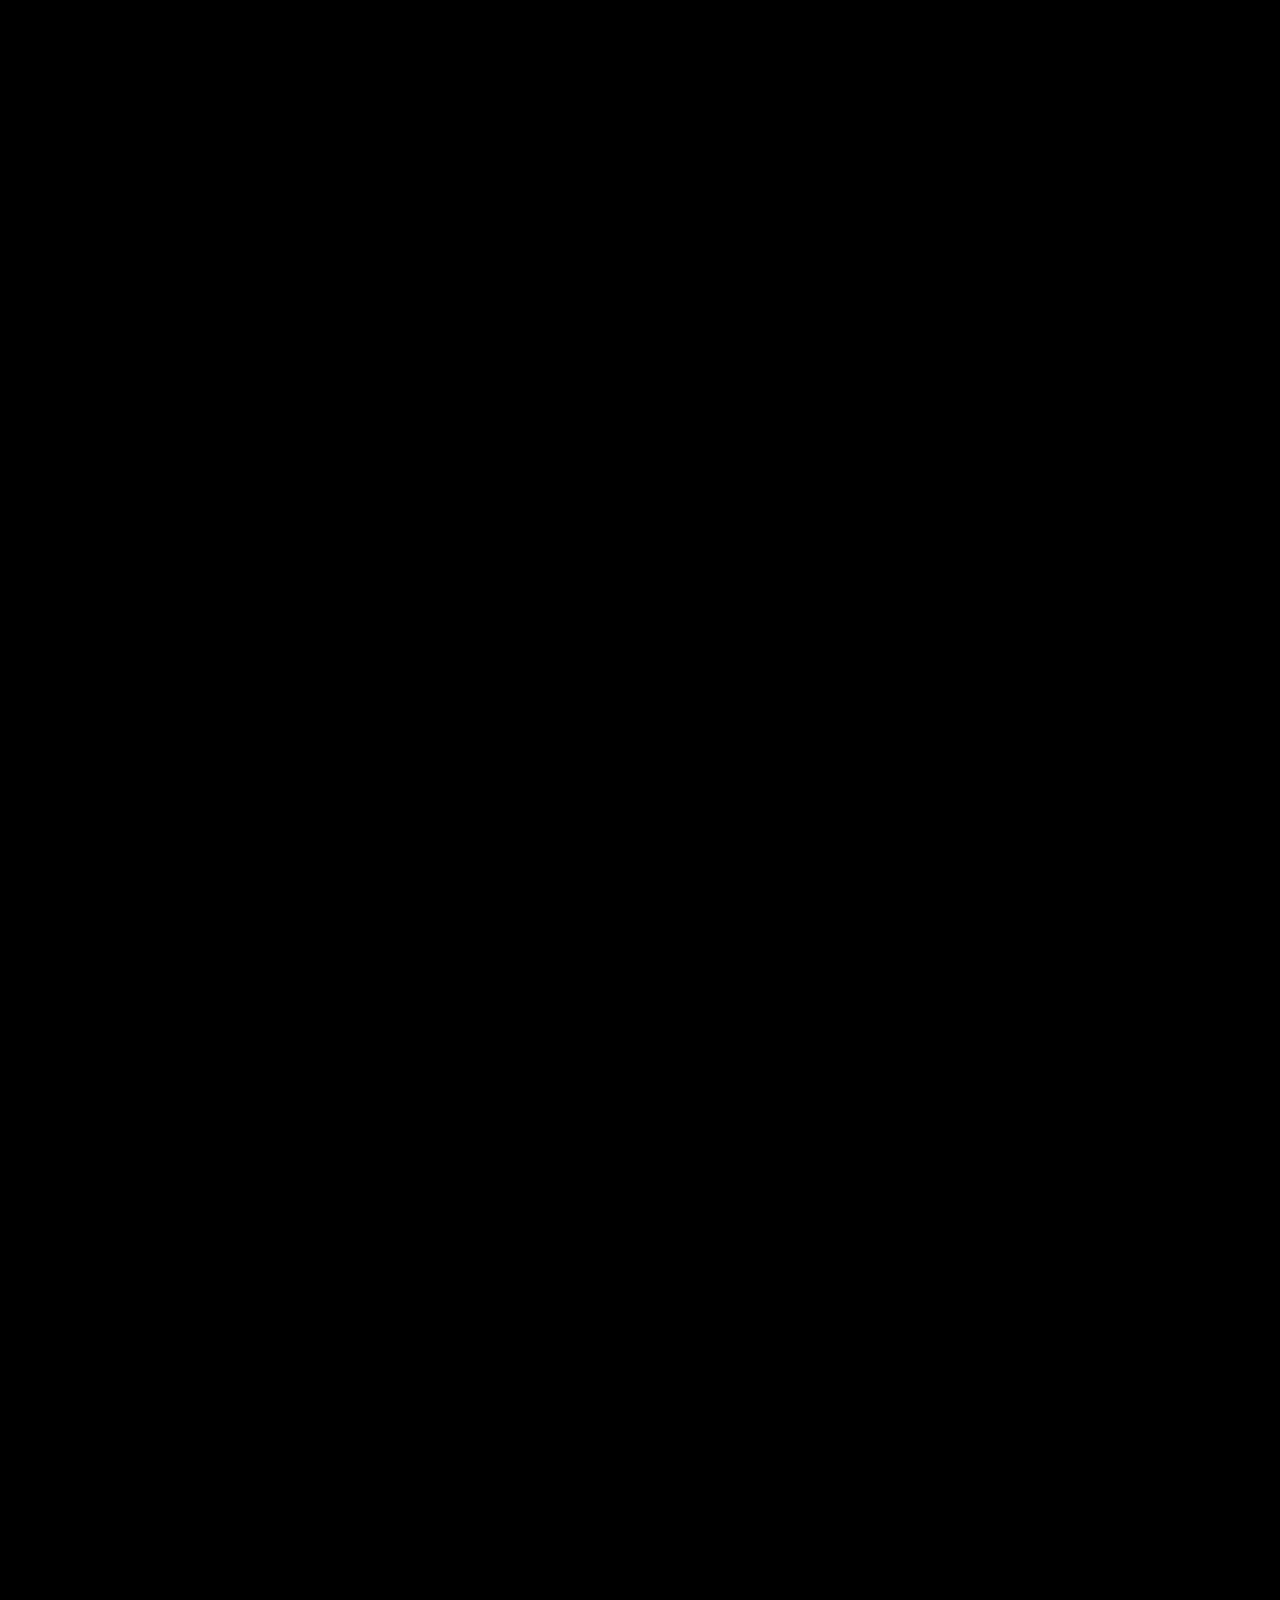
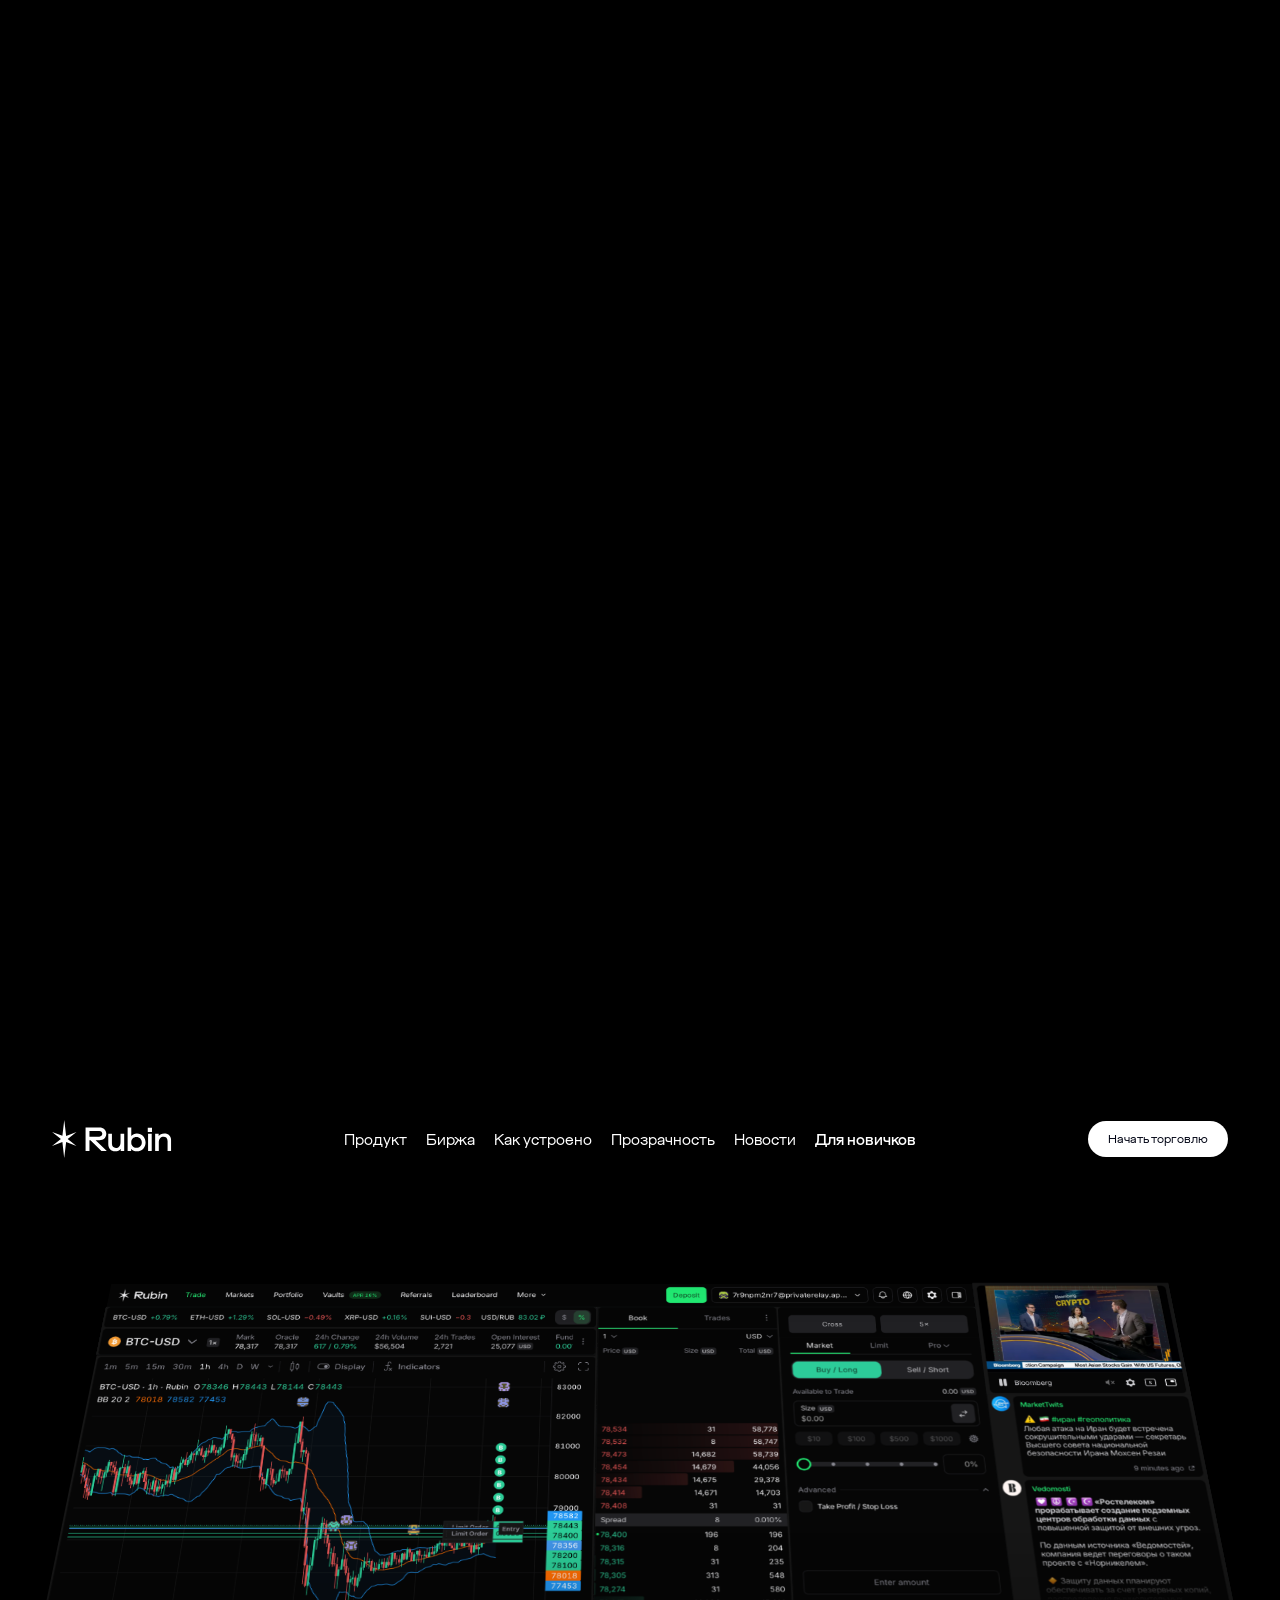
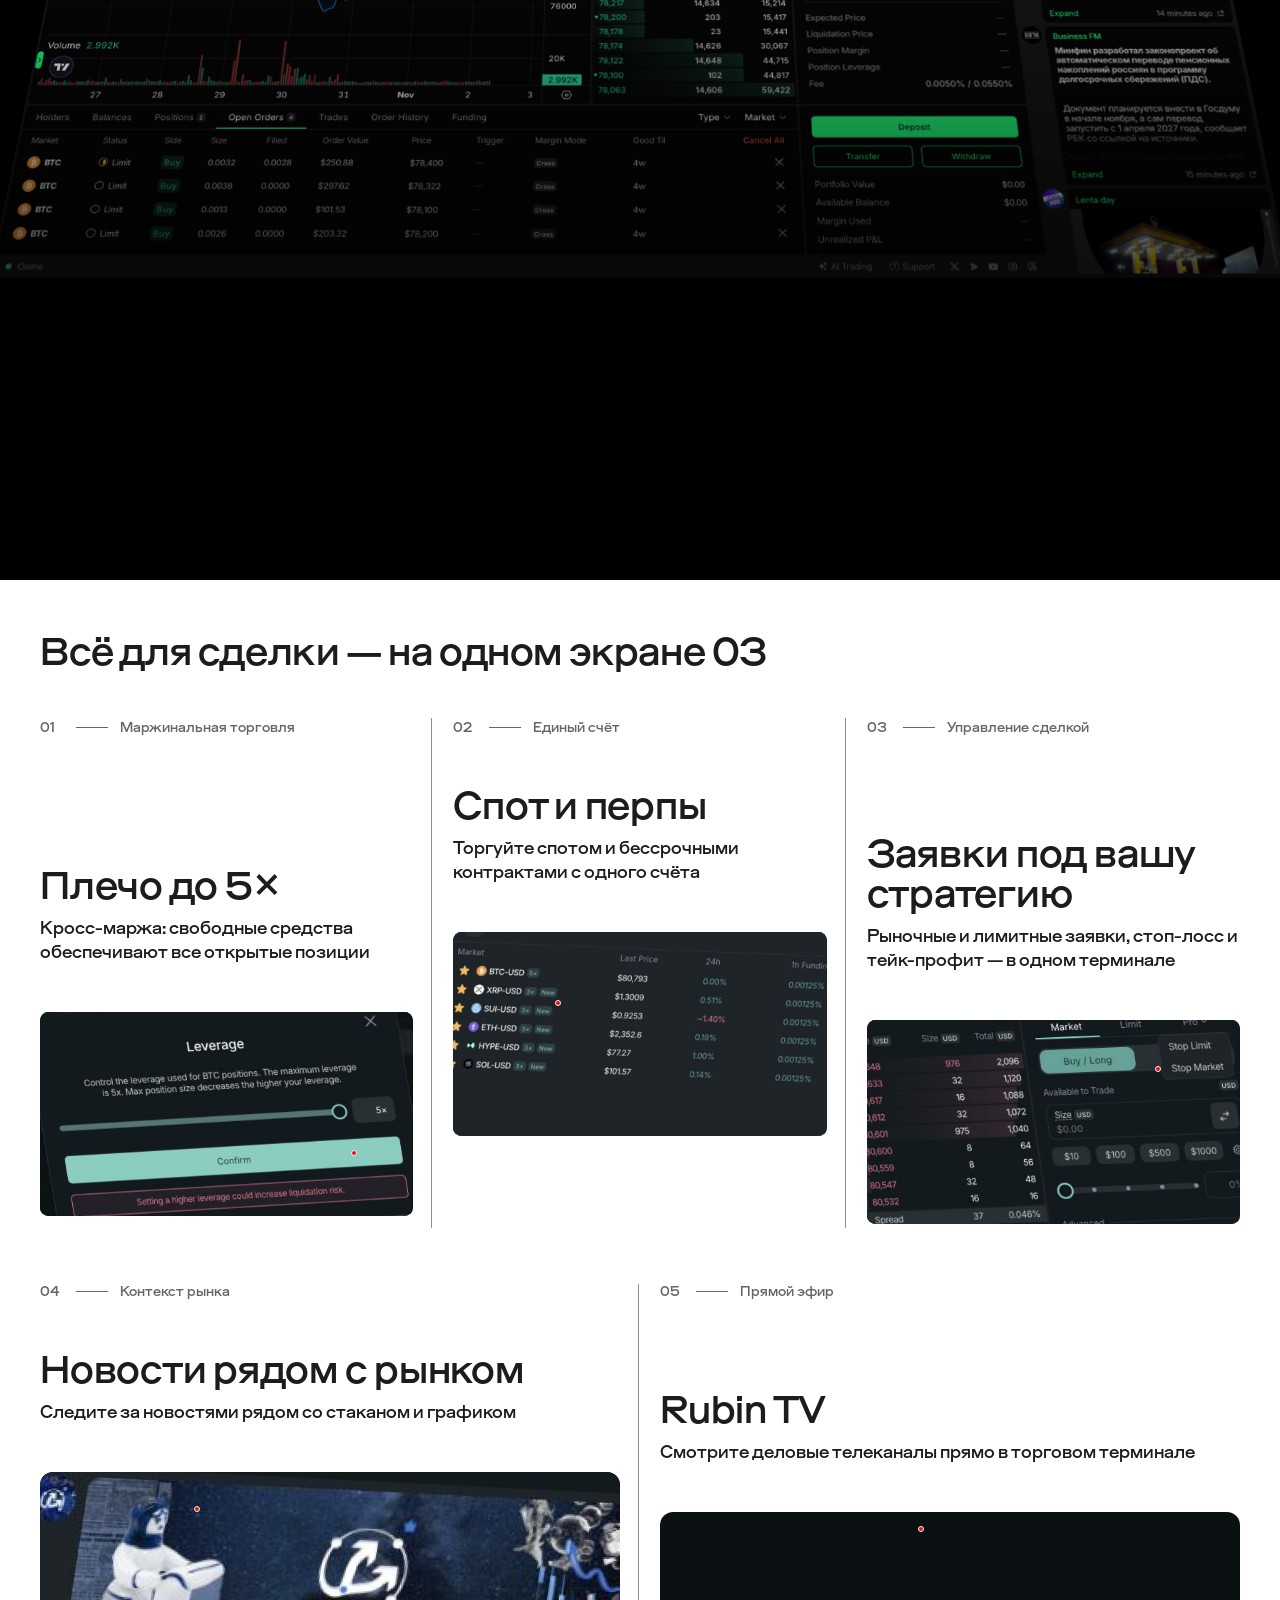
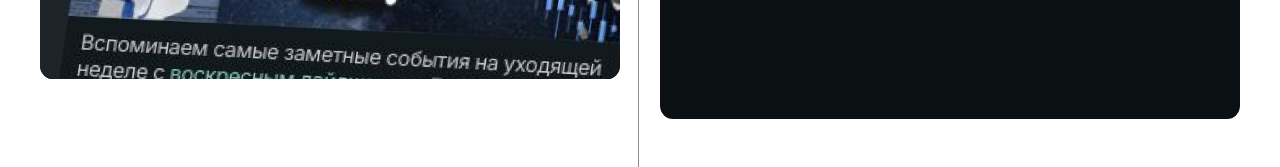
==== hero-prototype/index.html @ 4a19bf50 "Use relative asset paths so the prototype loads on Pages. Sequence frames and the idle loop now reso" ====
<!DOCTYPE html>
<html lang="ru">
  <head>
    <meta charset="UTF-8" />
    <meta name="viewport" content="width=device-width, initial-scale=1.0" />
    <title>RUBIN — Hero scroll prototype</title>
    <link rel="stylesheet" href="./hero.css" />
  </head>
  <body class="is-revealed">
    <section class="hero-scroll" aria-label="Hero">
      <div class="hero-pin">
        <canvas class="hero-canvas" aria-hidden="true"></canvas>
        <div class="stage__scrim" aria-hidden="true"></div>

        <header class="nav">
          <a class="nav__logo" href="#" aria-label="Rubin">
            <img src="../assets/landing/logo.svg" alt="Rubin" width="120" height="38" />
          </a>
          <nav class="nav__mid" aria-label="Основное">
            <a href="#product">Продукт</a>
            <a href="#exchange">Биржа</a>
            <a href="#how">Как устроено</a>
            <a href="#transparency">Прозрачность</a>
            <a href="#news">Новости</a>
            <a href="#beginners" class="is-medium">Для новичков</a>
          </nav>
          <a class="nav__cta" href="#trade">Начать торговлю</a>
        </header>

        <div class="copy">
          <h1>Perp DEX-биржа на собственном L1</h1>
          <p>
            Топовые пары, плечо до 5x и пополнение в USDC — без лишних шагов и
            старой логики CEX
          </p>
        </div>

        <p class="hero-status" hidden></p>
      </div>
    </section>

    <section class="showcase" aria-labelledby="showcase-title">
      <div class="showcase__inner">
        <h2 class="showcase__title" id="showcase-title">Всё для сделки — на одном экране 03</h2>

        <div class="showcase__stories">
          <div class="showcase__row showcase__row--trade">
            <span class="showcase__divider showcase__divider--1" aria-hidden="true"></span>
            <span class="showcase__divider showcase__divider--2" aria-hidden="true"></span>

            <article class="feature feature--leverage">
              <div class="feature__meta">
                <span class="feature__num">01</span>
                <span class="feature__rule" aria-hidden="true"></span>
                <span class="feature__category">Маржинальная торговля</span>
              </div>
              <div class="feature__pause" aria-hidden="true"></div>
              <div class="feature__copy">
                <h3 class="feature__headline">Плечо до 5×</h3>
                <p class="feature__text">Кросс-маржа: свободные средства обеспечивают все открытые позиции</p>
              </div>
              <div class="feature__fragment">
                <div class="feature__media">
                  <img src="../assets/landing/section-terminal/frag-01-leverage@2x.png" alt="Окно настройки плеча в терминале Rubin" width="523" height="286" loading="lazy" decoding="async" />
                  <span class="feature__dot" aria-hidden="true"></span>
                </div>
              </div>
            </article>

            <article class="feature feature--spot">
              <div class="feature__meta">
                <span class="feature__num">02</span>
                <span class="feature__rule" aria-hidden="true"></span>
                <span class="feature__category">Единый счёт</span>
              </div>
              <div class="feature__pause" aria-hidden="true"></div>
              <div class="feature__copy">
                <h3 class="feature__headline">Спот и перпы</h3>
                <p class="feature__text">Торгуйте спотом и бессрочными контрактами с одного счёта</p>
              </div>
              <div class="feature__fragment">
                <div class="feature__media">
                  <img src="../assets/landing/section-terminal/frag-02-spot-perps@2x.png" alt="Список рынков спота и перпов в терминале Rubin" width="523" height="286" loading="lazy" decoding="async" />
                  <span class="feature__dot" aria-hidden="true"></span>
                </div>
              </div>
            </article>

            <article class="feature feature--orders">
              <div class="feature__meta">
                <span class="feature__num">03</span>
                <span class="feature__rule" aria-hidden="true"></span>
                <span class="feature__category">Управление сделкой</span>
              </div>
              <div class="feature__pause" aria-hidden="true"></div>
              <div class="feature__copy">
                <h3 class="feature__headline">Заявки под вашу стратегию</h3>
                <p class="feature__text">Рыночные и лимитные заявки, стоп-лосс и тейк-профит — в одном терминале</p>
              </div>
              <div class="feature__fragment">
                <div class="feature__media">
                  <img src="../assets/landing/section-terminal/frag-03-orders@2x.png" alt="Стакан и панель заявок в терминале Rubin" width="523" height="286" loading="lazy" decoding="async" />
                  <span class="feature__dot" aria-hidden="true"></span>
                </div>
              </div>
            </article>
          </div>

          <div class="showcase__row showcase__row--info">
            <span class="showcase__divider showcase__divider--3" aria-hidden="true"></span>

            <article class="feature feature--news">
              <div class="feature__meta">
                <span class="feature__num">04</span>
                <span class="feature__rule" aria-hidden="true"></span>
                <span class="feature__category">Контекст рынка</span>
              </div>
              <div class="feature__pause" aria-hidden="true"></div>
              <div class="feature__copy">
                <h3 class="feature__headline">Новости рядом с рынком</h3>
                <p class="feature__text">Следите за новостями рядом со стаканом и графиком</p>
              </div>
              <div class="feature__fragment">
                <div class="feature__media">
                  <img src="../assets/landing/section-terminal/frag-04-news@2x.png" alt="Лента новостей в терминале Rubin" width="804" height="286" loading="lazy" decoding="async" />
                  <span class="feature__dot" aria-hidden="true"></span>
                </div>
              </div>
            </article>

            <article class="feature feature--tv">
              <div class="feature__meta">
                <span class="feature__num">05</span>
                <span class="feature__rule" aria-hidden="true"></span>
                <span class="feature__category">Прямой эфир</span>
              </div>
              <div class="feature__pause" aria-hidden="true"></div>
              <div class="feature__copy">
                <h3 class="feature__headline">Rubin TV</h3>
                <p class="feature__text">Смотрите деловые телеканалы прямо в торговом терминале</p>
              </div>
              <div class="feature__fragment">
                <div class="feature__media">
                  <img src="../assets/landing/section-terminal/frag-05-tv@2x.png" alt="Деловой телеканал в терминале Rubin" width="804" height="286" loading="lazy" decoding="async" />
                  <span class="feature__dot" aria-hidden="true"></span>
                </div>
              </div>
            </article>
          </div>
        </div>
      </div>
    </section>

    <script src="./vendor/gsap.min.js"></script>
    <script src="./hero.config.js?v=explode-pages"></script>
    <script src="./hero-explode.js?v=explode-pages"></script>
    <script src="./hero.js?v=explode-pages"></script>
  </body>
</html>
---- hero-prototype/hero.css ----
@font-face {
  font-family: "RR Opague TRIAL";
  src: url("../assets/landing/rropaguetrial-regular.otf") format("opentype");
  font-weight: 400;
  font-style: normal;
  font-display: swap;
}

@font-face {
  font-family: "RR Opague TRIAL";
  src: url("../assets/landing/rropaguetrial-medium.otf") format("opentype");
  font-weight: 500;
  font-style: normal;
  font-display: swap;
}

*,
*::before,
*::after {
  box-sizing: border-box;
}

/* Шире артборда 1728 страница масштабируется целиком (потолок — 2560).
   tan(atan2(a, b)) = a / b без единиц. --fold — высота окна в CSS-px под zoom. */
:root {
  --fold: 100vh;
}

@media (min-width: 1729px) {
  :root {
    zoom: tan(atan2(min(100vw, 2560px), 1728px));
    --fold: calc(100vh / tan(atan2(min(100vw, 2560px), 1728px)));
  }
}

body {
  margin: 0;
  background: #000;
  color: #fff;
  font-family: "RR Opague TRIAL", system-ui, sans-serif;
}

a {
  color: inherit;
  text-decoration: none;
}

.hero-scroll {
  position: relative;
  height: calc(4.2 * var(--fold));
}

.hero-pin {
  position: sticky;
  top: 0;
  height: var(--fold);
  width: 100%;
  overflow: hidden;
  background: #000;
}

.hero-canvas {
  position: absolute;
  inset: 0;
  width: 100%;
  height: 100%;
  display: block;
  z-index: 1;
  opacity: var(--hero-end-fade, 1);
}

.stage__scrim {
  position: absolute;
  inset: 0;
  z-index: 2;
  pointer-events: none;
  opacity: var(--hero-end-fade, 1);
  background: linear-gradient(
    180deg,
    rgba(0, 0, 0, 0.25) 0%,
    rgba(0, 0, 0, 0) 28%,
    rgba(0, 0, 0, 0) 48%,
    rgba(0, 0, 0, 0.55) 78%,
    rgba(0, 0, 0, 0.78) 100%
  );
}

/* Распад терминала (hero-explode.js): над canvas, под scrim — стык с кадром 116 без скачка */
.hero-explode {
  position: absolute;
  inset: 0;
  z-index: 1;
  overflow: hidden;
  pointer-events: none;
  visibility: hidden;
}

.hero-explode.is-active {
  visibility: visible;
}

.hero-explode__stage {
  position: absolute;
  left: 0;
  top: 0;
  transform-origin: 0 0;
  perspective: 1500px;
  perspective-origin: 50% 50%;
}

.hero-explode__base,
.hero-explode__group {
  position: absolute;
}

.hero-explode__base {
  inset: 0;
  background: 0 0 / 100% 100% no-repeat;
}

.hero-explode__group {
  transform-style: preserve-3d;
}

.hero-explode__slab {
  position: absolute;
  transform-style: preserve-3d;
  will-change: transform;
}

.hero-explode__part {
  position: absolute;
  transform-style: preserve-3d;
}

.hero-explode__face,
.hero-explode__layer {
  position: absolute;
  inset: 0;
  border-radius: var(--slab-radius, 0);
}

.hero-explode__face {
  background-repeat: no-repeat;
  transform: translateZ(0.5px);
}

/* Торец: тёмный, почти в цвет панели; первый слой за лицом светлее — кромка */
.hero-explode__layer {
  background: #0c0d0e;
  transform: translateZ(calc(var(--slab-depth, 0px) * var(--k) * -1));
}

.hero-explode__layer--rim {
  background: #2e3033;
}

/* Белая вспышка перехода в section 2 — поверх всего, вне pin */
.page-flash {
  position: fixed;
  inset: 0;
  z-index: 100;
  background: #fff;
  opacity: 0;
  pointer-events: none;
}

.hero-status {
  position: absolute;
  left: 50%;
  bottom: 24px;
  z-index: 4;
  margin: 0;
  transform: translateX(-50%);
  font-size: 13px;
  color: rgba(255, 255, 255, 0.5);
  pointer-events: none;
}

/* Меню — к верху экрана */
.nav {
  position: absolute;
  top: 20px;
  left: 50%;
  transform: translateX(-50%);
  z-index: 5;
  width: min(1176px, calc(100% - 48px));
  height: 38px;
  display: flex;
  align-items: center;
  justify-content: space-between;
  pointer-events: none;
  opacity: var(--hero-end-fade, 1);
}

.nav a {
  pointer-events: auto;
}

.nav__logo {
  display: block;
  width: 120.231px;
  height: 38px;
  flex-shrink: 0;
}

.nav__logo img {
  display: block;
  width: 100%;
  height: 100%;
}

.nav__mid {
  display: flex;
  align-items: center;
  gap: 18.962px;
  font-size: 15px;
  line-height: 1.4;
  font-weight: 400;
  white-space: nowrap;
}

.nav__mid .is-medium {
  font-weight: 500;
}

.nav__cta {
  display: inline-flex;
  align-items: center;
  justify-content: center;
  height: 36px;
  padding: 0 20px;
  border-radius: 36px;
  background: #fff;
  color: #000414;
  font-size: 11.85px;
  line-height: 1.4;
  font-weight: 400;
  white-space: nowrap;
  flex-shrink: 0;
}

/* Текст — к низу экрана */
.copy {
  position: absolute;
  left: 0;
  right: 0;
  bottom: 48px;
  z-index: 5;
  text-align: center;
  pointer-events: none;
  padding: 0 24px;
  opacity: calc(var(--hero-copy-fade, 1) * var(--hero-end-fade, 1));
  transition: opacity 0.05s linear;
}

.copy h1 {
  width: min(964px, 100%);
  margin: 0 auto;
  font-size: clamp(32px, 3.2vw, 55px);
  font-weight: 500;
  line-height: 1.4;
  color: #fff;
}

.copy p {
  width: min(574px, 100%);
  margin: 8px auto 0;
  font-size: clamp(15px, 1.05vw, 18px);
  font-weight: 400;
  line-height: 1.4;
  color: #fff;
}

/* Секция 2 — терминал по фрагментам (артборд 1728) */
.showcase {
  position: relative;
  background: #fff;
  color: #1c1c1c;
  padding: 48px 40px;
  -webkit-font-smoothing: antialiased;
  -moz-osx-font-smoothing: grayscale;
}

.showcase__inner {
  max-width: 1648px;
  margin: 0 auto;
}

.showcase__title {
  max-width: 1000px;
  margin: 0;
  font-size: 40px;
  font-weight: 500;
  line-height: 48px;
  letter-spacing: -0.4px;
}

.showcase__stories {
  display: flex;
  flex-direction: column;
  gap: 56px;
  margin-top: 40px;
}

.showcase__row {
  position: relative;
  display: flex;
  align-items: flex-start;
  gap: 40px;
}

.showcase__divider {
  position: absolute;
  width: 1px;
  background: rgba(28, 28, 28, 0.5);
  pointer-events: none;
}

.showcase__divider--1 {
  top: 2px;
  bottom: -4px;
  left: calc((100% - 80px) / 3 + 17.333px);
}

.showcase__divider--2 {
  top: 2px;
  bottom: -4px;
  left: calc((100% - 80px) / 3 * 2 + 58.667px);
}

.showcase__divider--3 {
  top: 4px;
  bottom: -48px;
  left: calc((100% - 40px) / 2 + 18px);
}

.feature {
  flex: 1 1 0;
  min-width: 0;
  display: flex;
  flex-direction: column;
  gap: 20px;
}

.feature__meta {
  display: flex;
  align-items: center;
  gap: 12px;
  height: 22px;
  font-size: 14px;
  font-weight: 500;
  line-height: 22px;
  color: #666;
  white-space: nowrap;
}

.feature__num {
  flex: 0 0 24px;
}

.feature__rule {
  flex: 0 0 32px;
  height: 1px;
  background: #666;
}

.feature__pause {
  height: var(--feature-pause);
}

.feature--leverage { --feature-pause: 88px; }
.feature--spot { --feature-pause: 8px; }
.feature--orders { --feature-pause: 56px; }
.feature--news { --feature-pause: 8px; }
.feature--tv { --feature-pause: 48px; }

.feature__copy {
  display: flex;
  flex-direction: column;
  gap: 10px;
}

.feature--news .feature__copy {
  max-width: 484px;
}

.feature__headline {
  min-height: 40px;
  margin: 0;
  font-size: 40px;
  font-weight: 500;
  line-height: 39.6px;
  letter-spacing: -0.24px;
}

.feature--orders .feature__headline {
  min-height: 80px;
}

.feature__text {
  margin: 0;
  font-size: 18px;
  font-weight: 500;
  line-height: 24px;
}

.feature__fragment {
  padding-top: 28px;
}

.feature__media {
  position: relative;
  aspect-ratio: 522.667 / 286;
  overflow: hidden;
  border-radius: 8.509px;
  background: #0b1112;
}

.showcase__row--info .feature__media {
  aspect-ratio: 804 / 286;
  border-radius: 13.2px;
}

.feature__media img {
  display: block;
  width: 100%;
  height: 100%;
}

.feature__dot {
  position: absolute;
  left: var(--dot-x);
  top: var(--dot-y);
  width: 6px;
  height: 6px;
  border: 1.5px solid #f3efe8;
  border-radius: 50%;
  background: #e01119;
  transform: translate(-50%, -50%);
}

.feature--leverage .feature__dot { --dot-x: 84%; --dot-y: 69%; }
.feature--spot .feature__dot { --dot-x: 28%; --dot-y: 35%; }
.feature--orders .feature__dot { --dot-x: 78%; --dot-y: 24%; }
.feature--news .feature__dot { --dot-x: 27%; --dot-y: 18%; }
.feature--tv .feature__dot { --dot-x: 45%; --dot-y: 8%; }

@media (max-width: 1100px) {
  .nav__mid {
    display: none;
  }
}
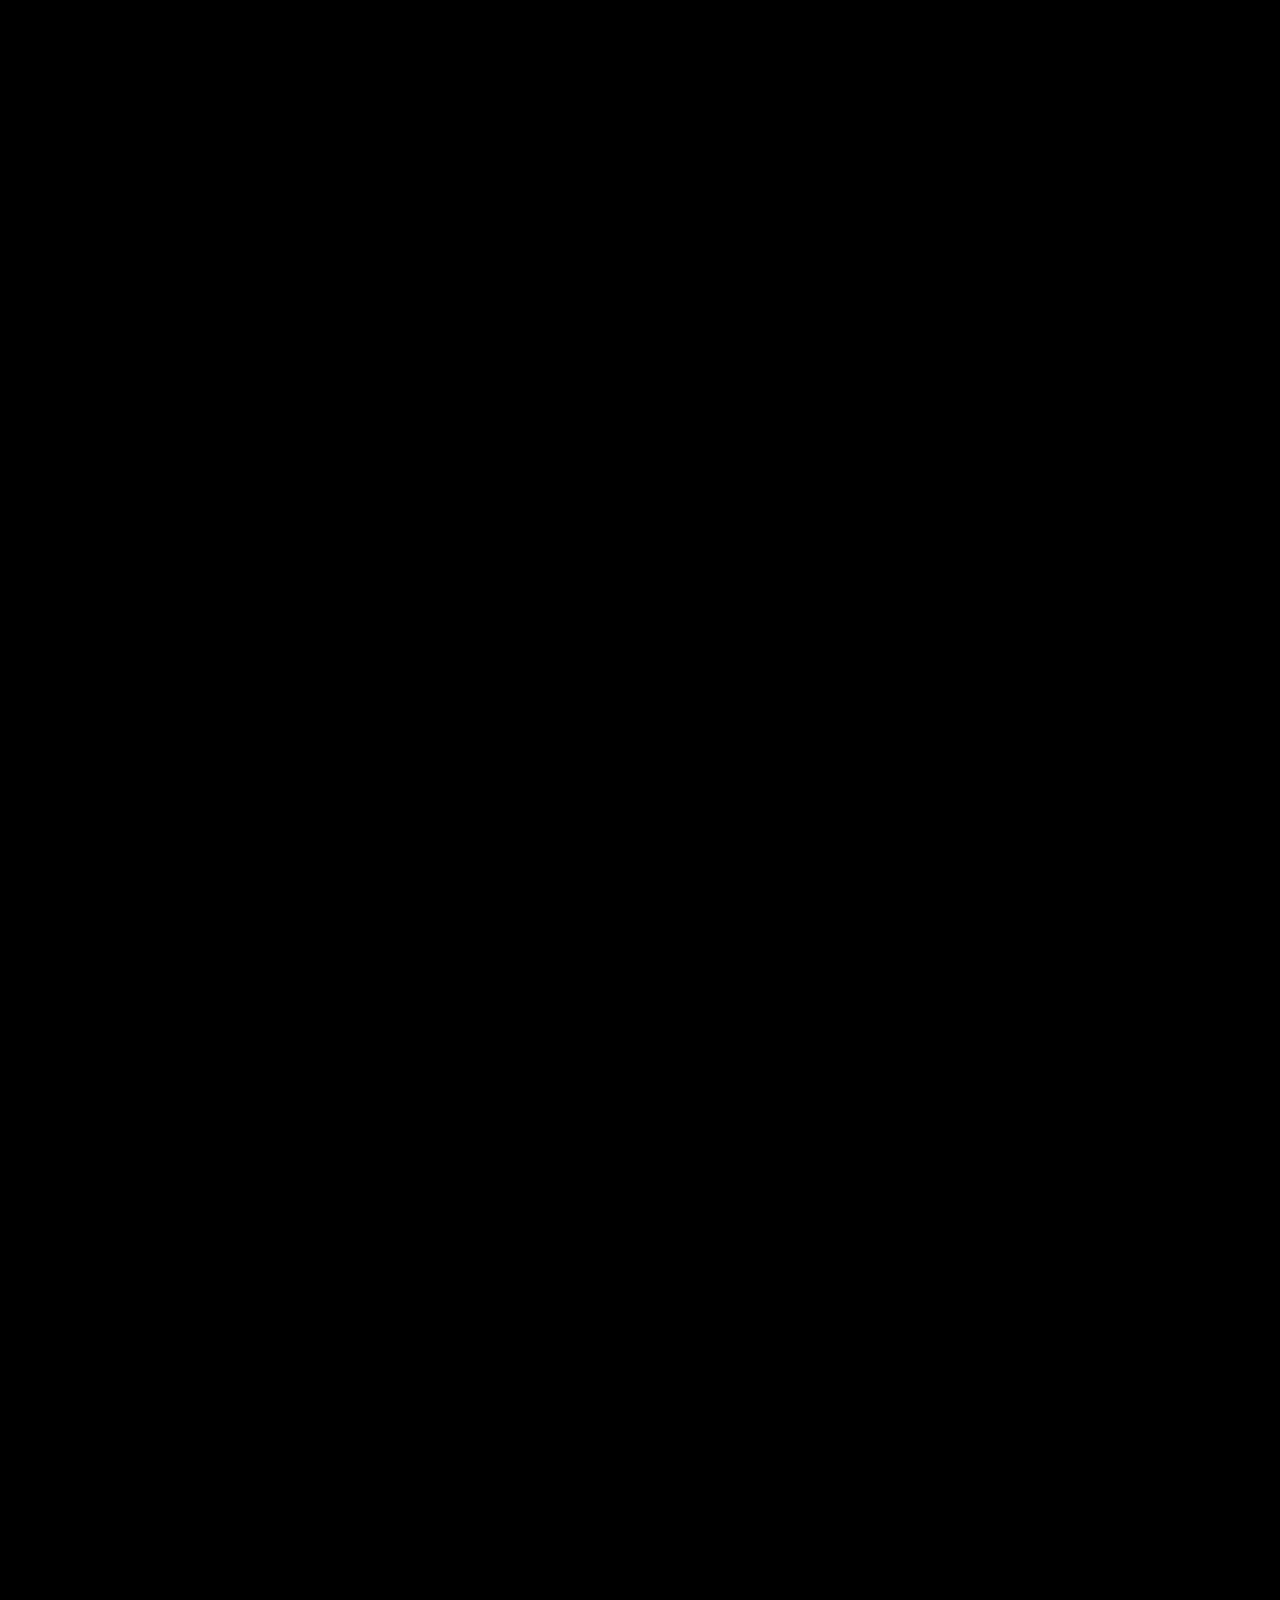
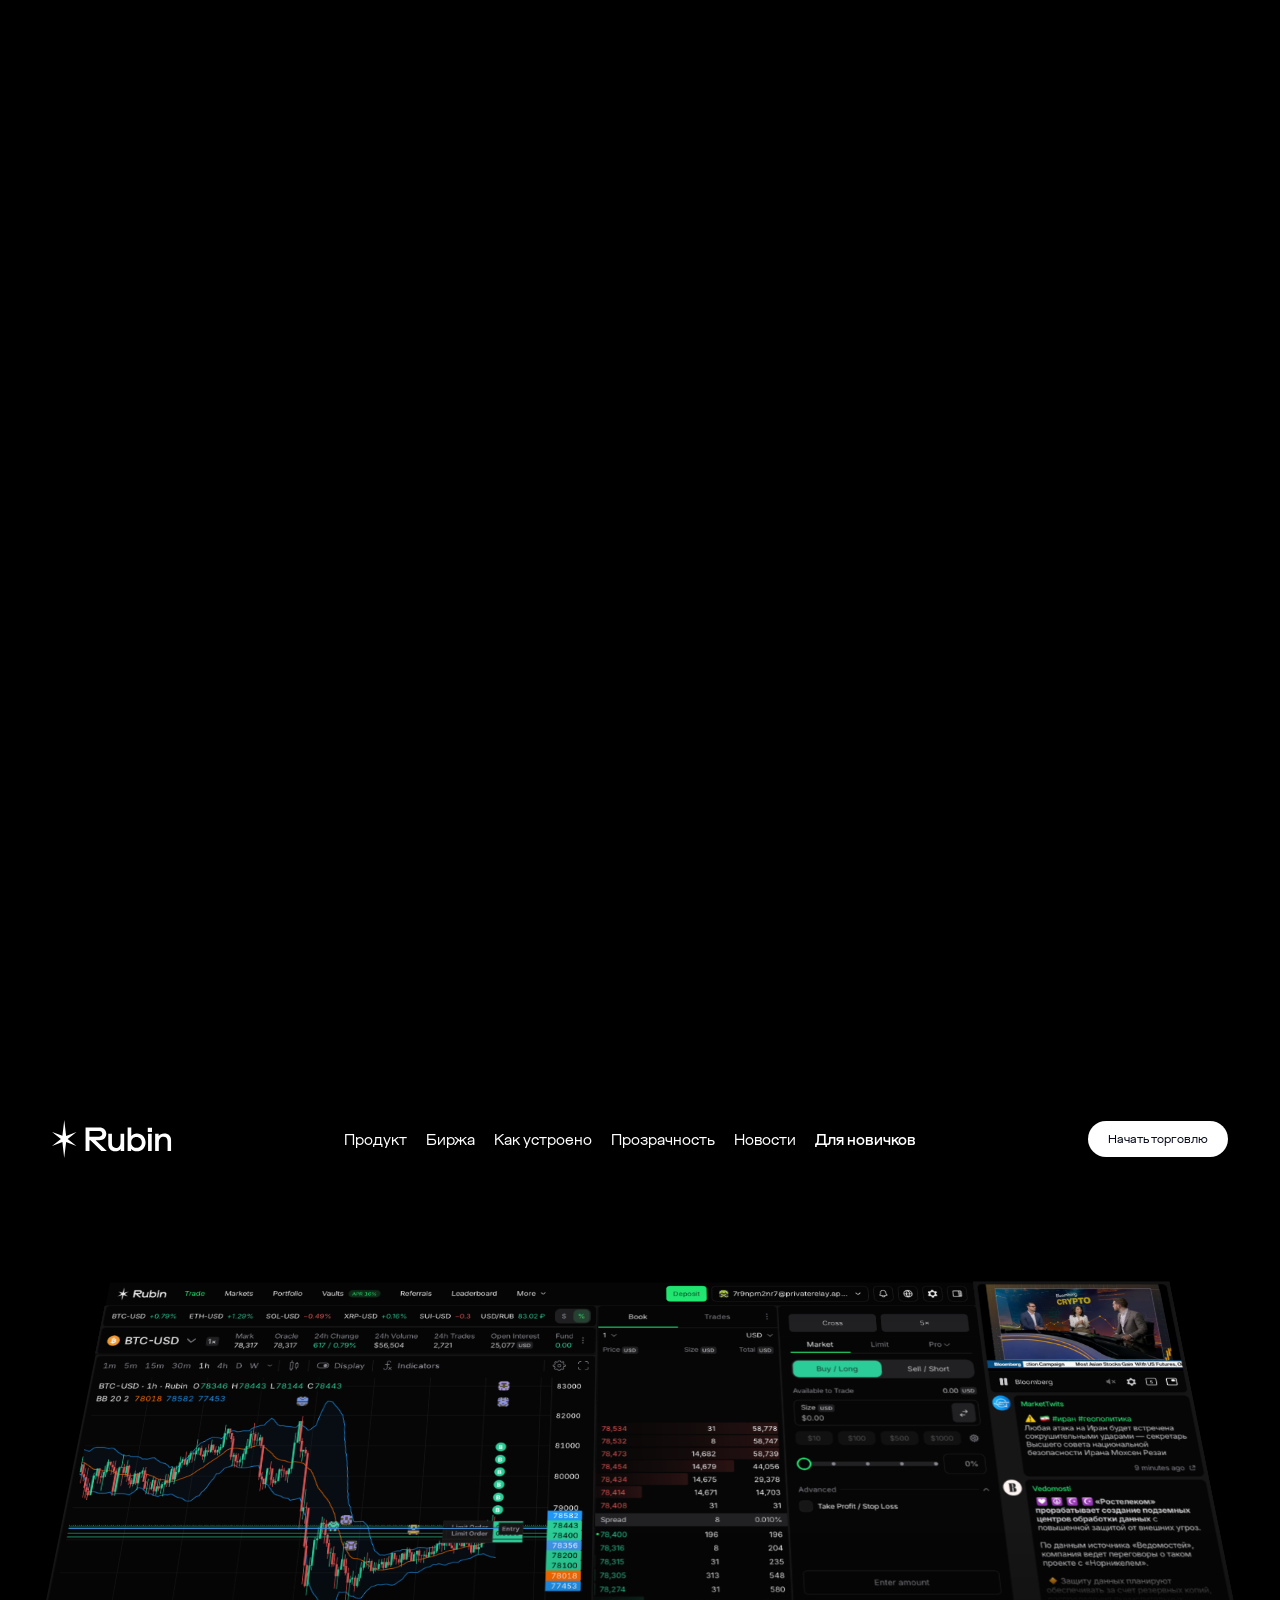
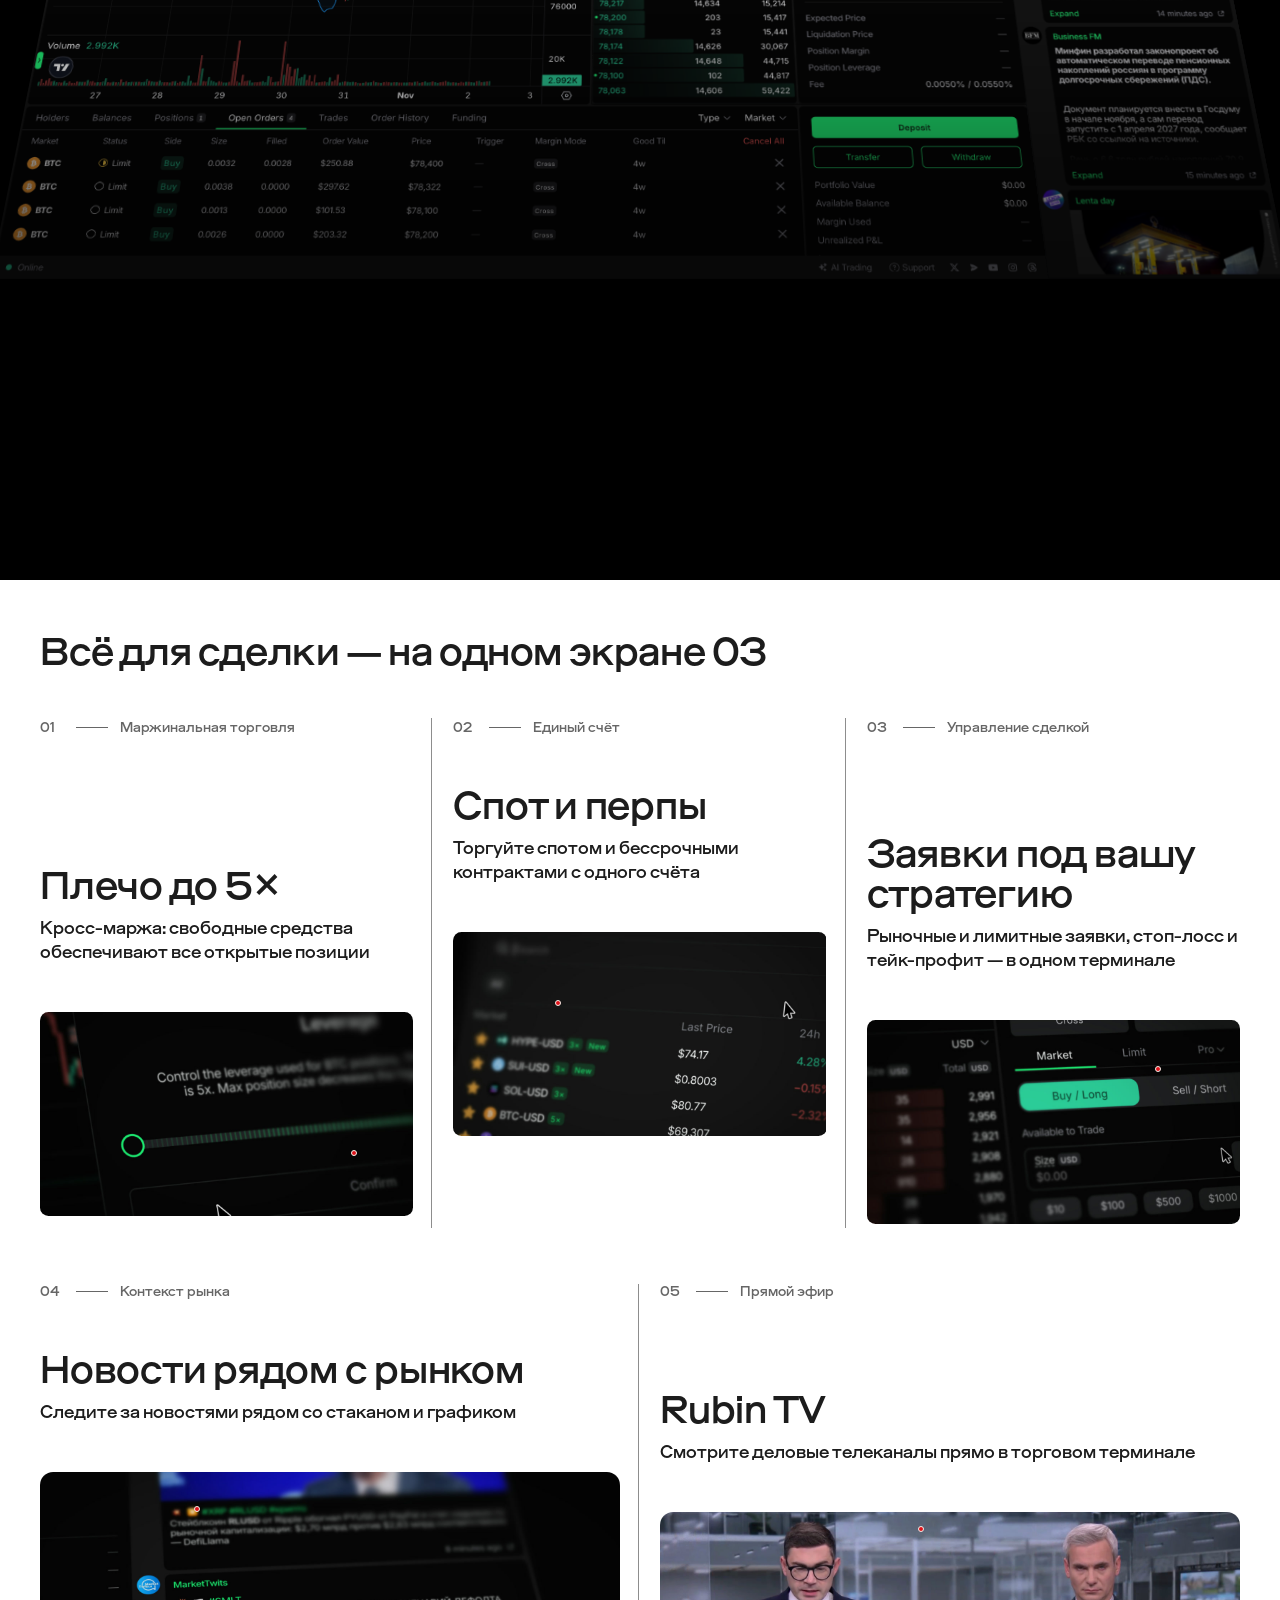
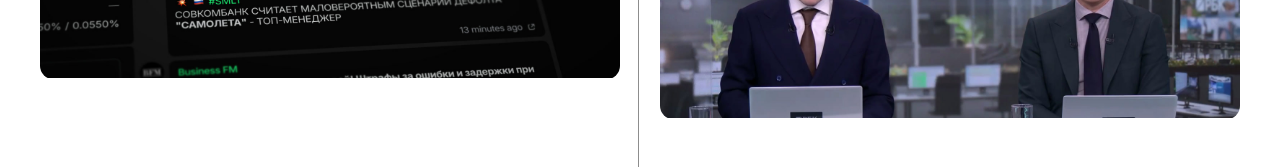
==== commit 05ae92b7: "Replace terminal section screenshots with animated captures of the live terminal. Five looping clips" ====
--- a/hero-prototype/index.html
+++ b/hero-prototype/index.html
@@ -4,7 +4,7 @@
     <meta charset="UTF-8" />
     <meta name="viewport" content="width=device-width, initial-scale=1.0" />
     <title>RUBIN — Hero scroll prototype</title>
-    <link rel="stylesheet" href="./hero.css" />
+    <link rel="stylesheet" href="./hero.css?v=showcase-video" />
   </head>
   <body class="is-revealed">
     <section class="hero-scroll" aria-label="Hero">
@@ -61,7 +61,7 @@
               </div>
               <div class="feature__fragment">
                 <div class="feature__media">
-                  <img src="../assets/landing/section-terminal/frag-01-leverage@2x.png" alt="Окно настройки плеча в терминале Rubin" width="523" height="286" loading="lazy" decoding="async" />
+                  <video src="../assets/landing/section-terminal/frag-01-leverage.mp4" poster="../assets/landing/section-terminal/frag-01-leverage-poster.jpg" aria-label="Окно настройки плеча в терминале Rubin" width="523" height="286" muted loop playsinline preload="none"></video>
                   <span class="feature__dot" aria-hidden="true"></span>
                 </div>
               </div>
@@ -80,7 +80,7 @@
               </div>
               <div class="feature__fragment">
                 <div class="feature__media">
-                  <img src="../assets/landing/section-terminal/frag-02-spot-perps@2x.png" alt="Список рынков спота и перпов в терминале Rubin" width="523" height="286" loading="lazy" decoding="async" />
+                  <video src="../assets/landing/section-terminal/frag-02-spot-perps.mp4" poster="../assets/landing/section-terminal/frag-02-spot-perps-poster.jpg" aria-label="Список рынков спота и перпов в терминале Rubin" width="523" height="286" muted loop playsinline preload="none"></video>
                   <span class="feature__dot" aria-hidden="true"></span>
                 </div>
               </div>
@@ -99,7 +99,7 @@
               </div>
               <div class="feature__fragment">
                 <div class="feature__media">
-                  <img src="../assets/landing/section-terminal/frag-03-orders@2x.png" alt="Стакан и панель заявок в терминале Rubin" width="523" height="286" loading="lazy" decoding="async" />
+                  <video src="../assets/landing/section-terminal/frag-03-orders.mp4" poster="../assets/landing/section-terminal/frag-03-orders-poster.jpg" aria-label="Стакан и панель заявок в терминале Rubin" width="523" height="286" muted loop playsinline preload="none"></video>
                   <span class="feature__dot" aria-hidden="true"></span>
                 </div>
               </div>
@@ -122,7 +122,7 @@
               </div>
               <div class="feature__fragment">
                 <div class="feature__media">
-                  <img src="../assets/landing/section-terminal/frag-04-news@2x.png" alt="Лента новостей в терминале Rubin" width="804" height="286" loading="lazy" decoding="async" />
+                  <video src="../assets/landing/section-terminal/frag-04-news.mp4" poster="../assets/landing/section-terminal/frag-04-news-poster.jpg" aria-label="Лента новостей в терминале Rubin" width="804" height="286" muted loop playsinline preload="none"></video>
                   <span class="feature__dot" aria-hidden="true"></span>
                 </div>
               </div>
@@ -141,7 +141,7 @@
               </div>
               <div class="feature__fragment">
                 <div class="feature__media">
-                  <img src="../assets/landing/section-terminal/frag-05-tv@2x.png" alt="Деловой телеканал в терминале Rubin" width="804" height="286" loading="lazy" decoding="async" />
+                  <video src="../assets/landing/section-terminal/frag-05-tv.mp4" poster="../assets/landing/section-terminal/frag-05-tv-poster.jpg" aria-label="Деловой телеканал в терминале Rubin" width="804" height="286" muted loop playsinline preload="none"></video>
                   <span class="feature__dot" aria-hidden="true"></span>
                 </div>
               </div>
@@ -154,6 +154,6 @@
     <script src="./vendor/gsap.min.js"></script>
     <script src="./hero.config.js?v=explode-pages"></script>
     <script src="./hero-explode.js?v=explode-pages"></script>
-    <script src="./hero.js?v=explode-pages"></script>
+    <script src="./hero.js?v=showcase-video"></script>
   </body>
 </html>
--- a/hero-prototype/hero.css
+++ b/hero-prototype/hero.css
@@ -422,10 +422,12 @@
   border-radius: 13.2px;
 }
 
-.feature__media img {
+.feature__media img,
+.feature__media video {
   display: block;
   width: 100%;
   height: 100%;
+  object-fit: cover;
 }
 
 .feature__dot {
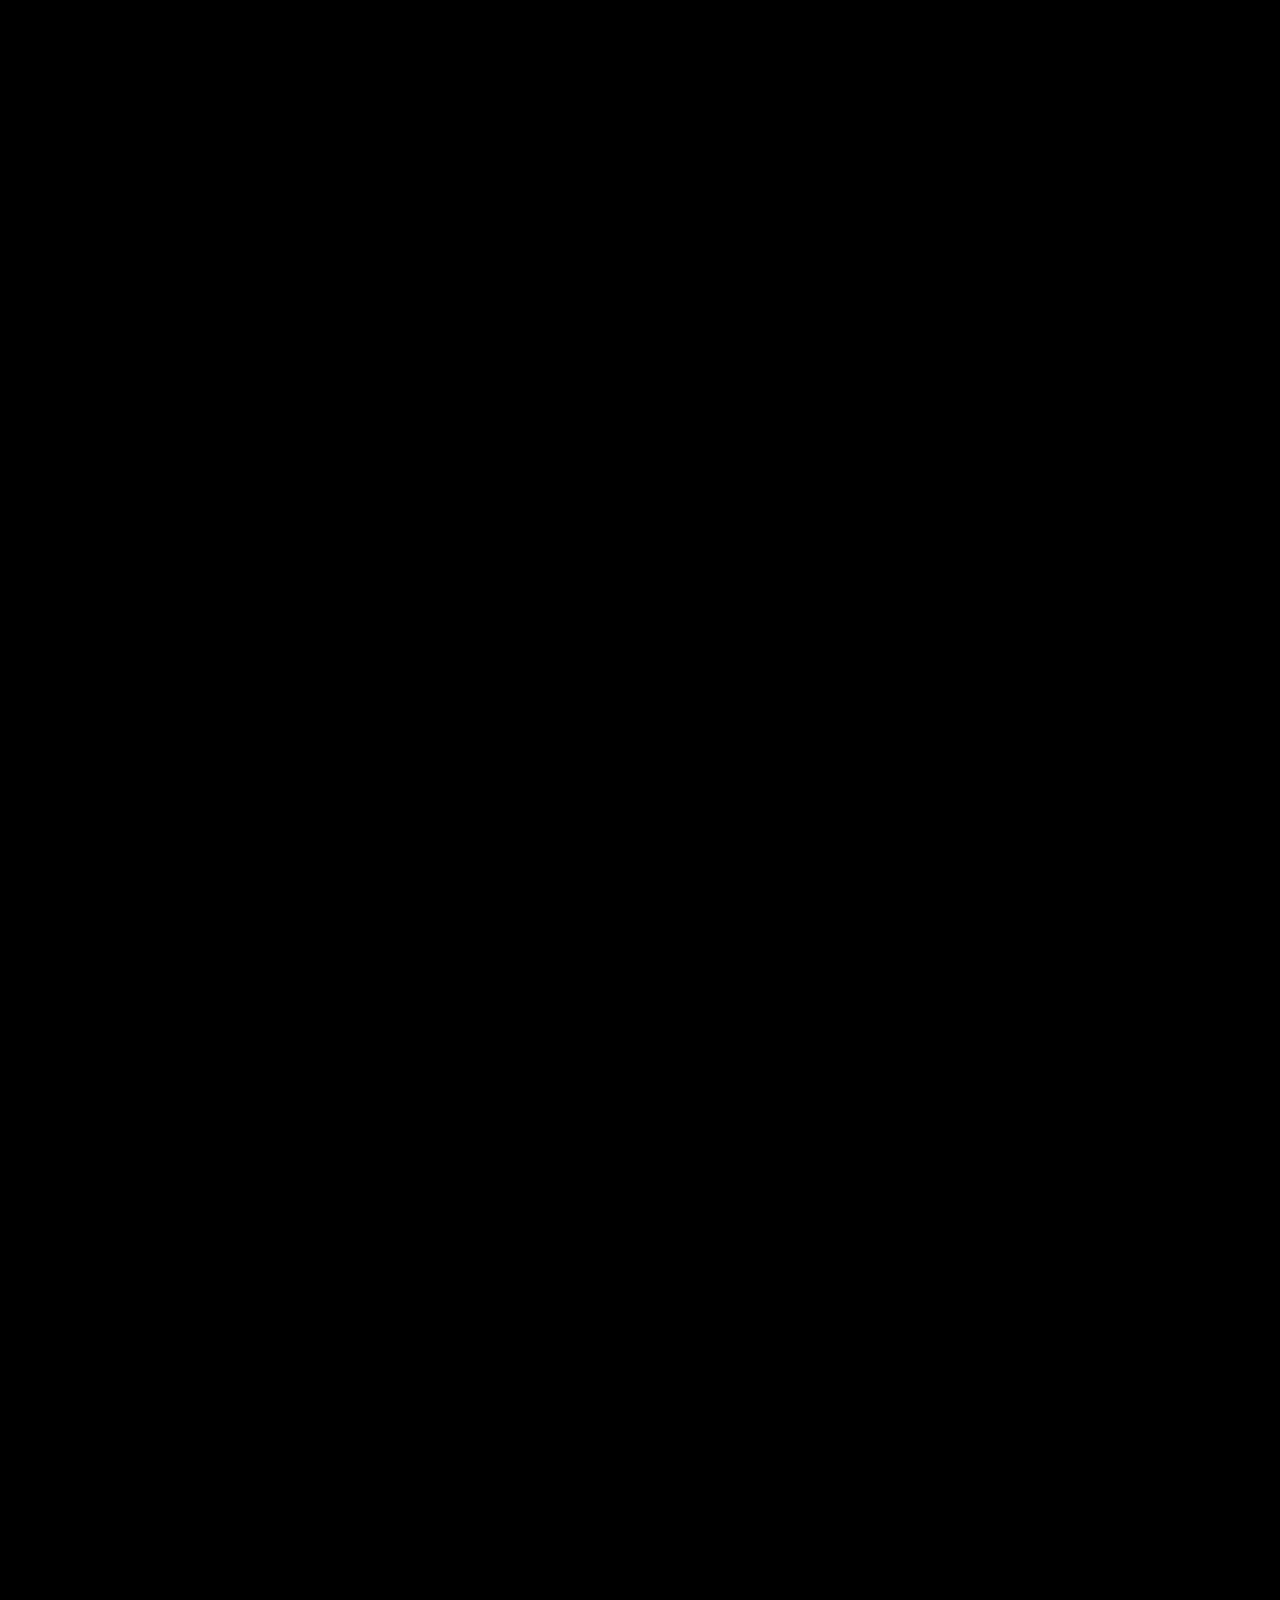
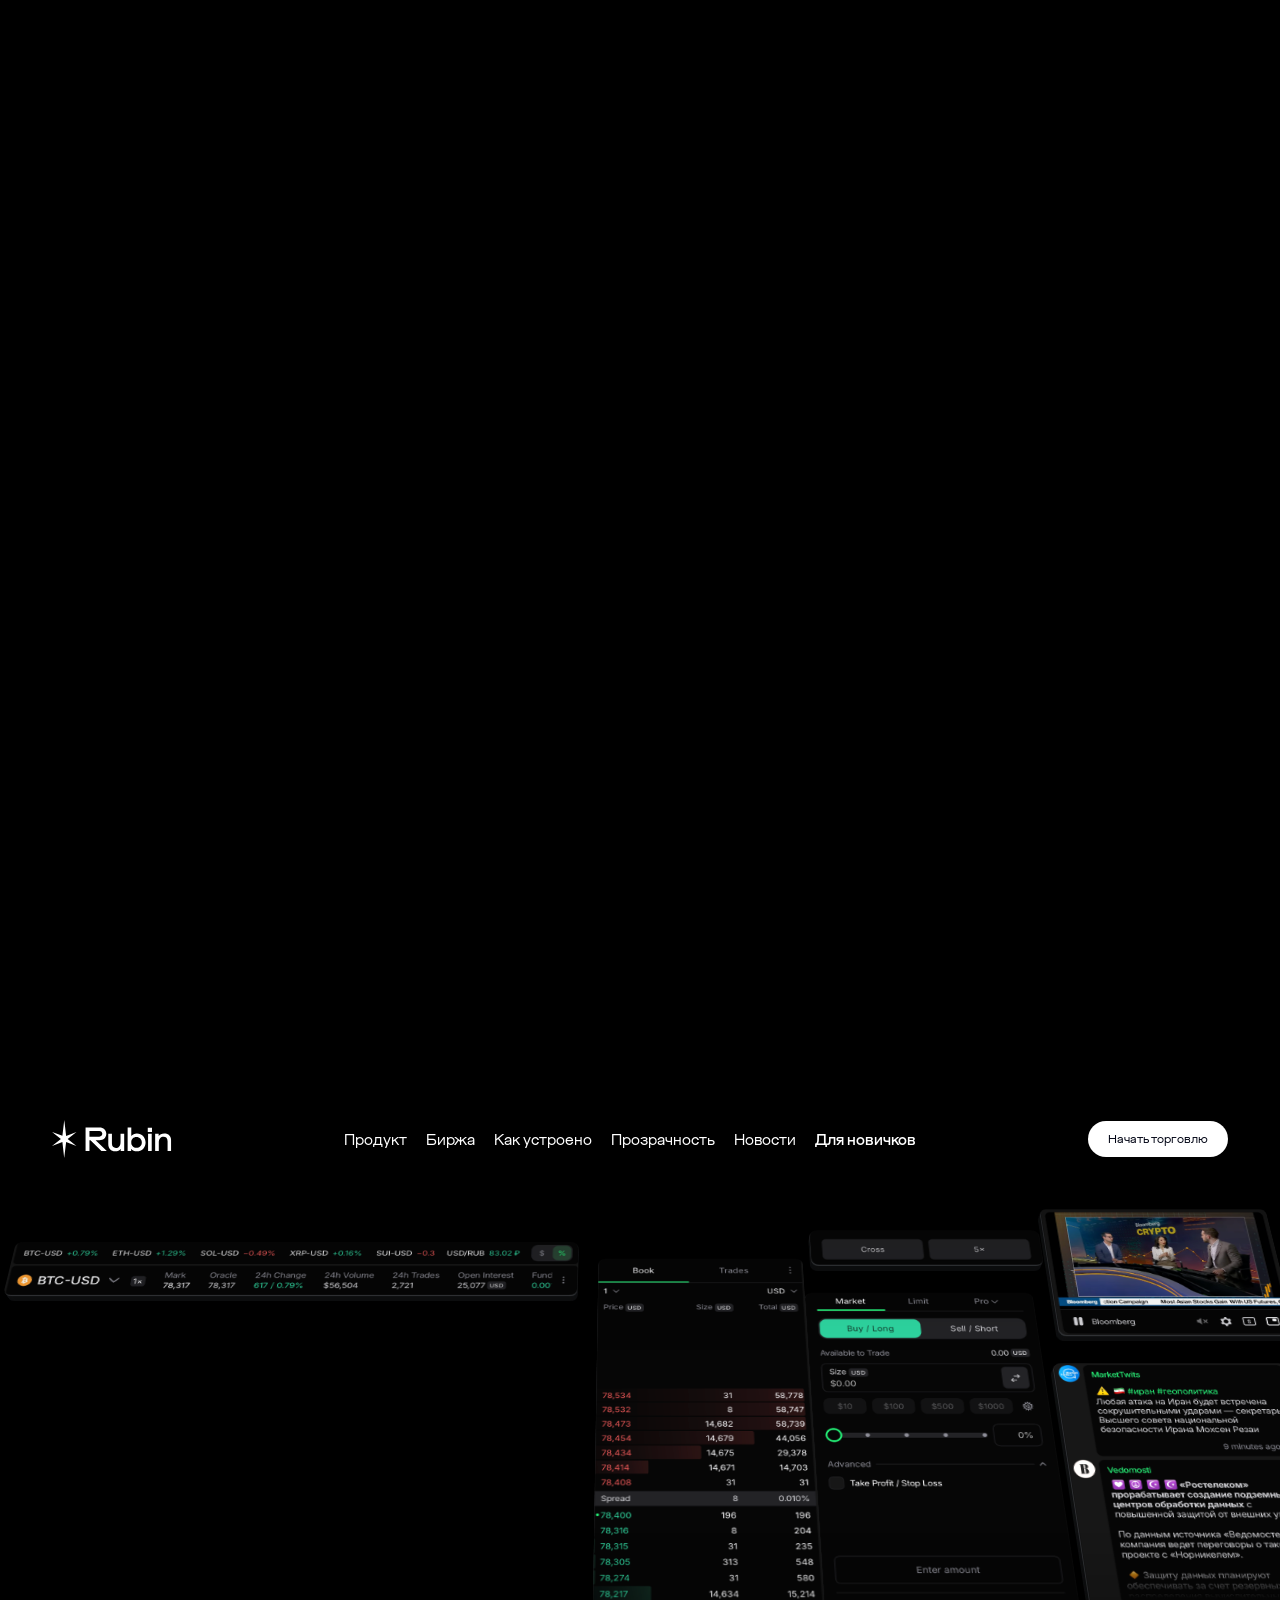
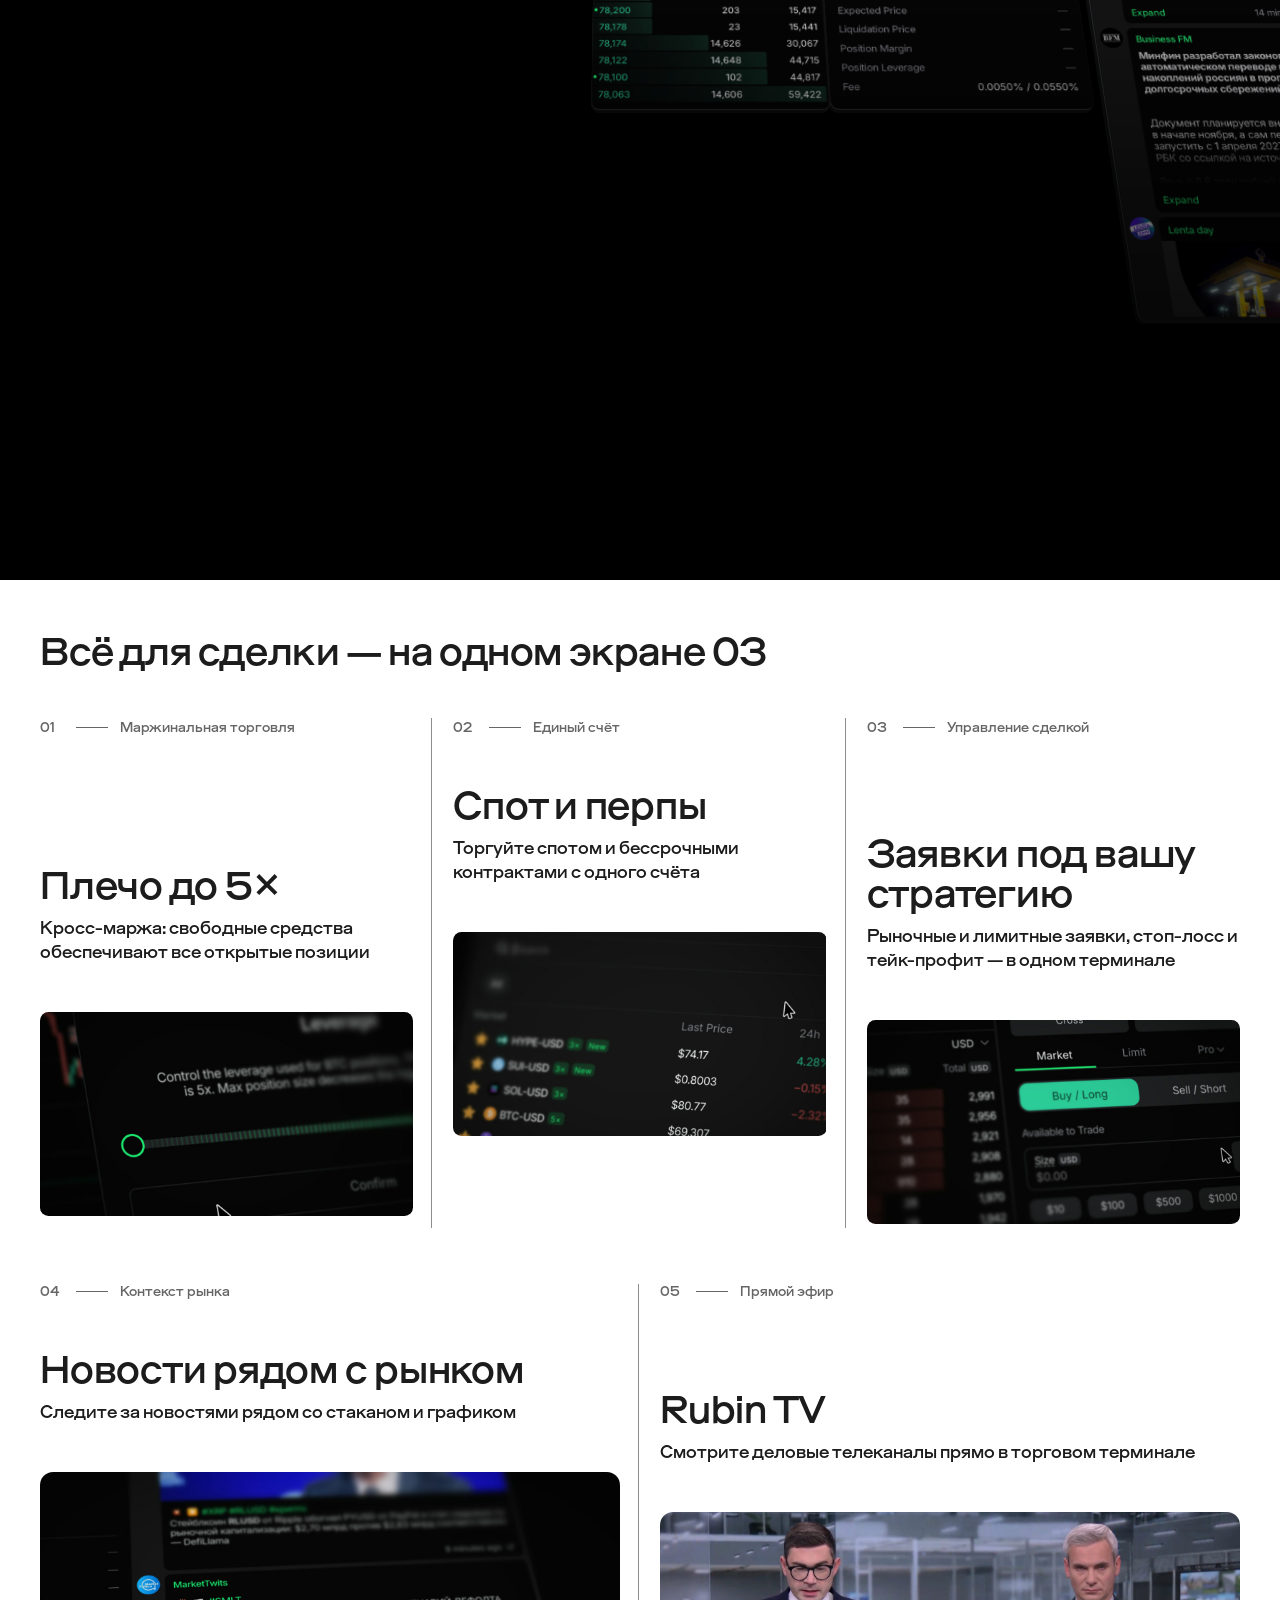
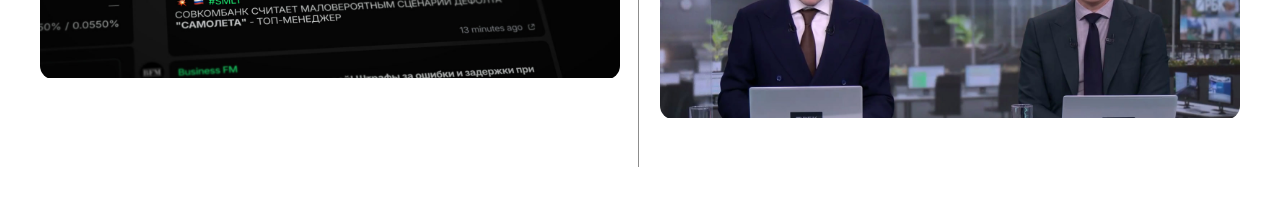
==== commit 67b9e265: "Smooth the hero return pass and the sequence-to-explode seam. - Scrolling back from section 2 shows " ====
--- a/hero-prototype/index.html
+++ b/hero-prototype/index.html
@@ -4,7 +4,7 @@
     <meta charset="UTF-8" />
     <meta name="viewport" content="width=device-width, initial-scale=1.0" />
     <title>RUBIN — Hero scroll prototype</title>
-    <link rel="stylesheet" href="./hero.css?v=showcase-video" />
+    <link rel="stylesheet" href="./hero.css?v=showcase-bottom" />
   </head>
   <body class="is-revealed">
     <section class="hero-scroll" aria-label="Hero">
@@ -61,9 +61,7 @@
               </div>
               <div class="feature__fragment">
                 <div class="feature__media">
-                  <video src="../assets/landing/section-terminal/frag-01-leverage.mp4" poster="../assets/landing/section-terminal/frag-01-leverage-poster.jpg" aria-label="Окно настройки плеча в терминале Rubin" width="523" height="286" muted loop playsinline preload="none"></video>
-                  <span class="feature__dot" aria-hidden="true"></span>
-                </div>
+                  <video src="../assets/landing/section-terminal/frag-01-leverage.mp4" poster="../assets/landing/section-terminal/frag-01-leverage-poster.jpg" aria-label="Окно настройки плеча в терминале Rubin" width="523" height="286" muted loop playsinline preload="none"></video>                </div>
               </div>
             </article>
 
@@ -80,9 +78,7 @@
               </div>
               <div class="feature__fragment">
                 <div class="feature__media">
-                  <video src="../assets/landing/section-terminal/frag-02-spot-perps.mp4" poster="../assets/landing/section-terminal/frag-02-spot-perps-poster.jpg" aria-label="Список рынков спота и перпов в терминале Rubin" width="523" height="286" muted loop playsinline preload="none"></video>
-                  <span class="feature__dot" aria-hidden="true"></span>
-                </div>
+                  <video src="../assets/landing/section-terminal/frag-02-spot-perps.mp4" poster="../assets/landing/section-terminal/frag-02-spot-perps-poster.jpg" aria-label="Список рынков спота и перпов в терминале Rubin" width="523" height="286" muted loop playsinline preload="none"></video>                </div>
               </div>
             </article>
 
@@ -99,9 +95,7 @@
               </div>
               <div class="feature__fragment">
                 <div class="feature__media">
-                  <video src="../assets/landing/section-terminal/frag-03-orders.mp4" poster="../assets/landing/section-terminal/frag-03-orders-poster.jpg" aria-label="Стакан и панель заявок в терминале Rubin" width="523" height="286" muted loop playsinline preload="none"></video>
-                  <span class="feature__dot" aria-hidden="true"></span>
-                </div>
+                  <video src="../assets/landing/section-terminal/frag-03-orders.mp4" poster="../assets/landing/section-terminal/frag-03-orders-poster.jpg" aria-label="Стакан и панель заявок в терминале Rubin" width="523" height="286" muted loop playsinline preload="none"></video>                </div>
               </div>
             </article>
           </div>
@@ -122,9 +116,7 @@
               </div>
               <div class="feature__fragment">
                 <div class="feature__media">
-                  <video src="../assets/landing/section-terminal/frag-04-news.mp4" poster="../assets/landing/section-terminal/frag-04-news-poster.jpg" aria-label="Лента новостей в терминале Rubin" width="804" height="286" muted loop playsinline preload="none"></video>
-                  <span class="feature__dot" aria-hidden="true"></span>
-                </div>
+                  <video src="../assets/landing/section-terminal/frag-04-news.mp4" poster="../assets/landing/section-terminal/frag-04-news-poster.jpg" aria-label="Лента новостей в терминале Rubin" width="804" height="286" muted loop playsinline preload="none"></video>                </div>
               </div>
             </article>
 
@@ -141,9 +133,7 @@
               </div>
               <div class="feature__fragment">
                 <div class="feature__media">
-                  <video src="../assets/landing/section-terminal/frag-05-tv.mp4" poster="../assets/landing/section-terminal/frag-05-tv-poster.jpg" aria-label="Деловой телеканал в терминале Rubin" width="804" height="286" muted loop playsinline preload="none"></video>
-                  <span class="feature__dot" aria-hidden="true"></span>
-                </div>
+                  <video src="../assets/landing/section-terminal/frag-05-tv.mp4" poster="../assets/landing/section-terminal/frag-05-tv-poster.jpg" aria-label="Деловой телеканал в терминале Rubin" width="804" height="286" muted loop playsinline preload="none"></video>                </div>
               </div>
             </article>
           </div>
@@ -152,8 +142,8 @@
     </section>
 
     <script src="./vendor/gsap.min.js"></script>
-    <script src="./hero.config.js?v=explode-pages"></script>
-    <script src="./hero-explode.js?v=explode-pages"></script>
-    <script src="./hero.js?v=showcase-video"></script>
+    <script src="./hero.config.js?v=explode-seam2"></script>
+    <script src="./hero-explode.js?v=explode-seam2"></script>
+    <script src="./hero.js?v=return-anchor"></script>
   </body>
 </html>
--- a/hero-prototype/hero.css
+++ b/hero-prototype/hero.css
@@ -111,6 +111,13 @@
 .hero-explode__base,
 .hero-explode__group {
   position: absolute;
+}
+
+.hero-explode__shade {
+  position: absolute;
+  inset: 0;
+  background: #000;
+  opacity: 0;
 }
 
 .hero-explode__base {
@@ -277,7 +284,7 @@
   position: relative;
   background: #fff;
   color: #1c1c1c;
-  padding: 48px 40px;
+  padding: 48px 40px 80px;
   -webkit-font-smoothing: antialiased;
   -moz-osx-font-smoothing: grayscale;
 }
@@ -430,24 +437,6 @@
   object-fit: cover;
 }
 
-.feature__dot {
-  position: absolute;
-  left: var(--dot-x);
-  top: var(--dot-y);
-  width: 6px;
-  height: 6px;
-  border: 1.5px solid #f3efe8;
-  border-radius: 50%;
-  background: #e01119;
-  transform: translate(-50%, -50%);
-}
-
-.feature--leverage .feature__dot { --dot-x: 84%; --dot-y: 69%; }
-.feature--spot .feature__dot { --dot-x: 28%; --dot-y: 35%; }
-.feature--orders .feature__dot { --dot-x: 78%; --dot-y: 24%; }
-.feature--news .feature__dot { --dot-x: 27%; --dot-y: 18%; }
-.feature--tv .feature__dot { --dot-x: 45%; --dot-y: 8%; }
-
 @media (max-width: 1100px) {
   .nav__mid {
     display: none;
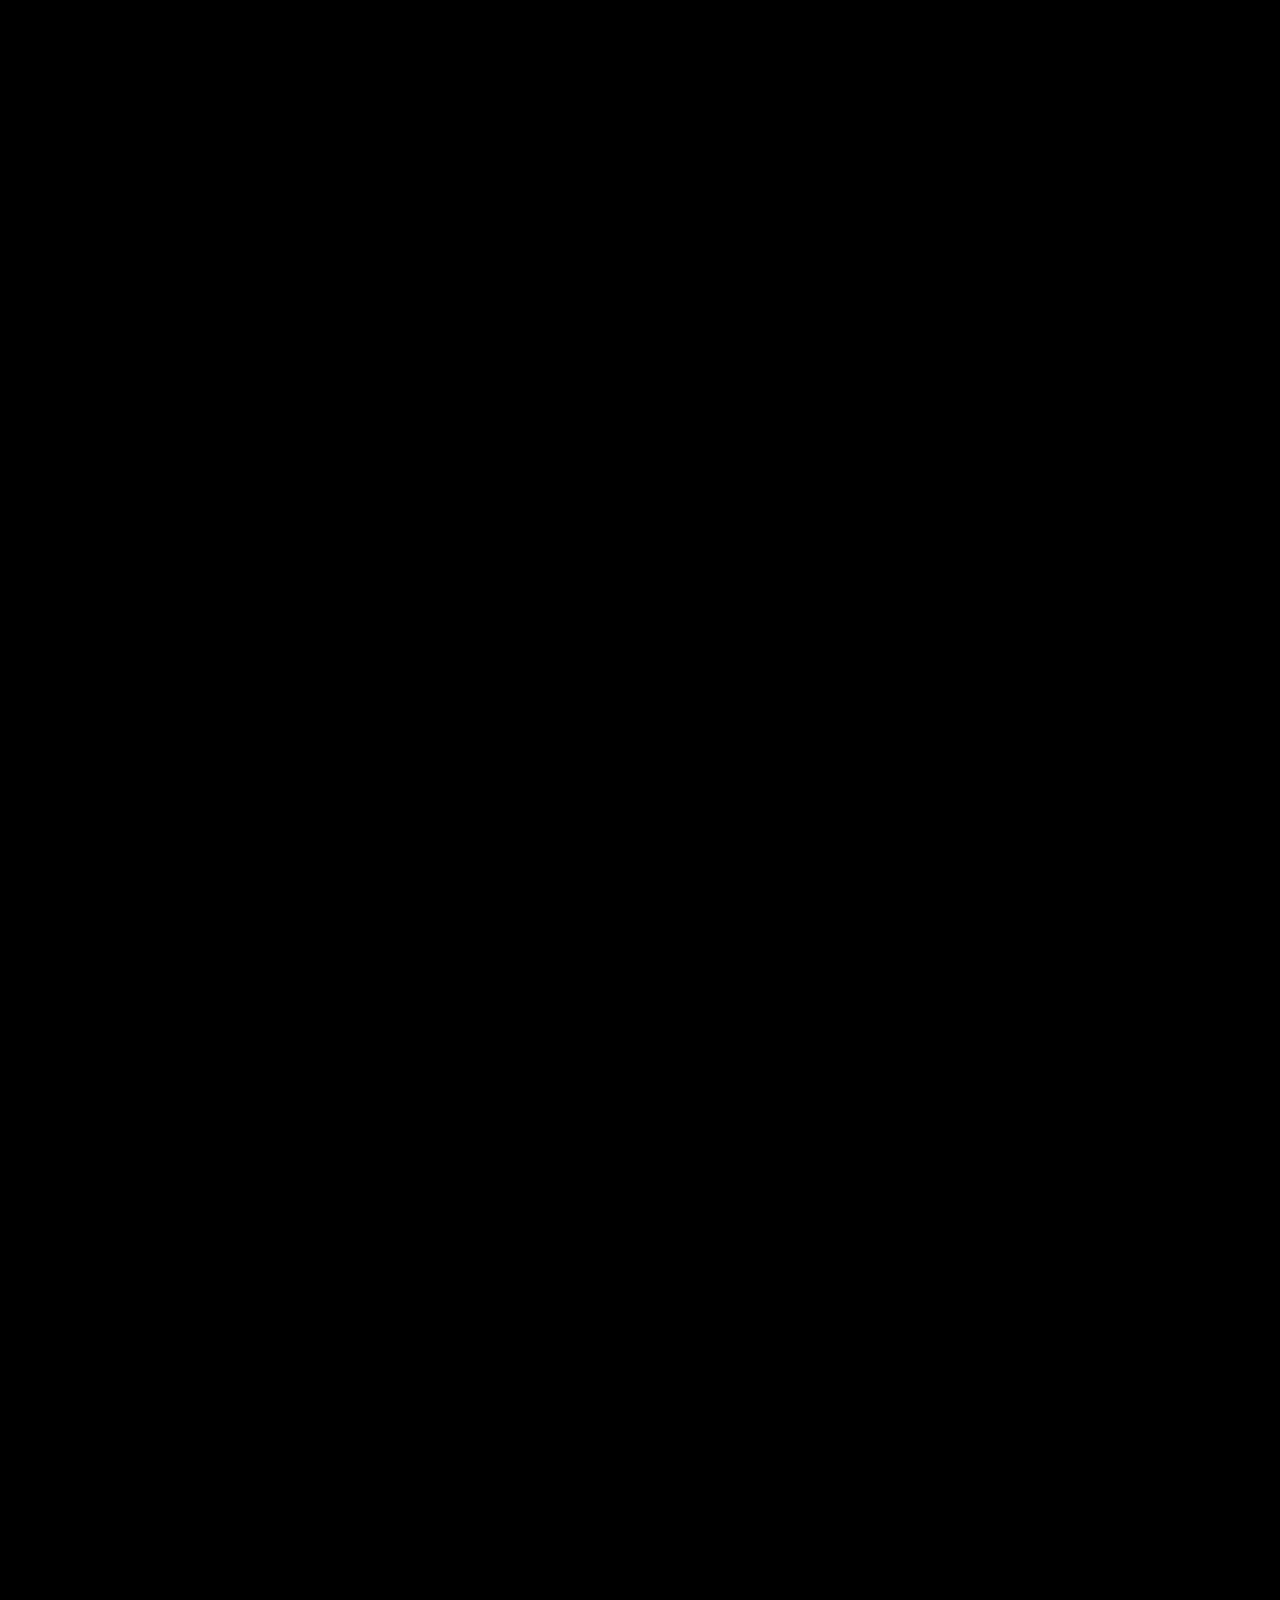
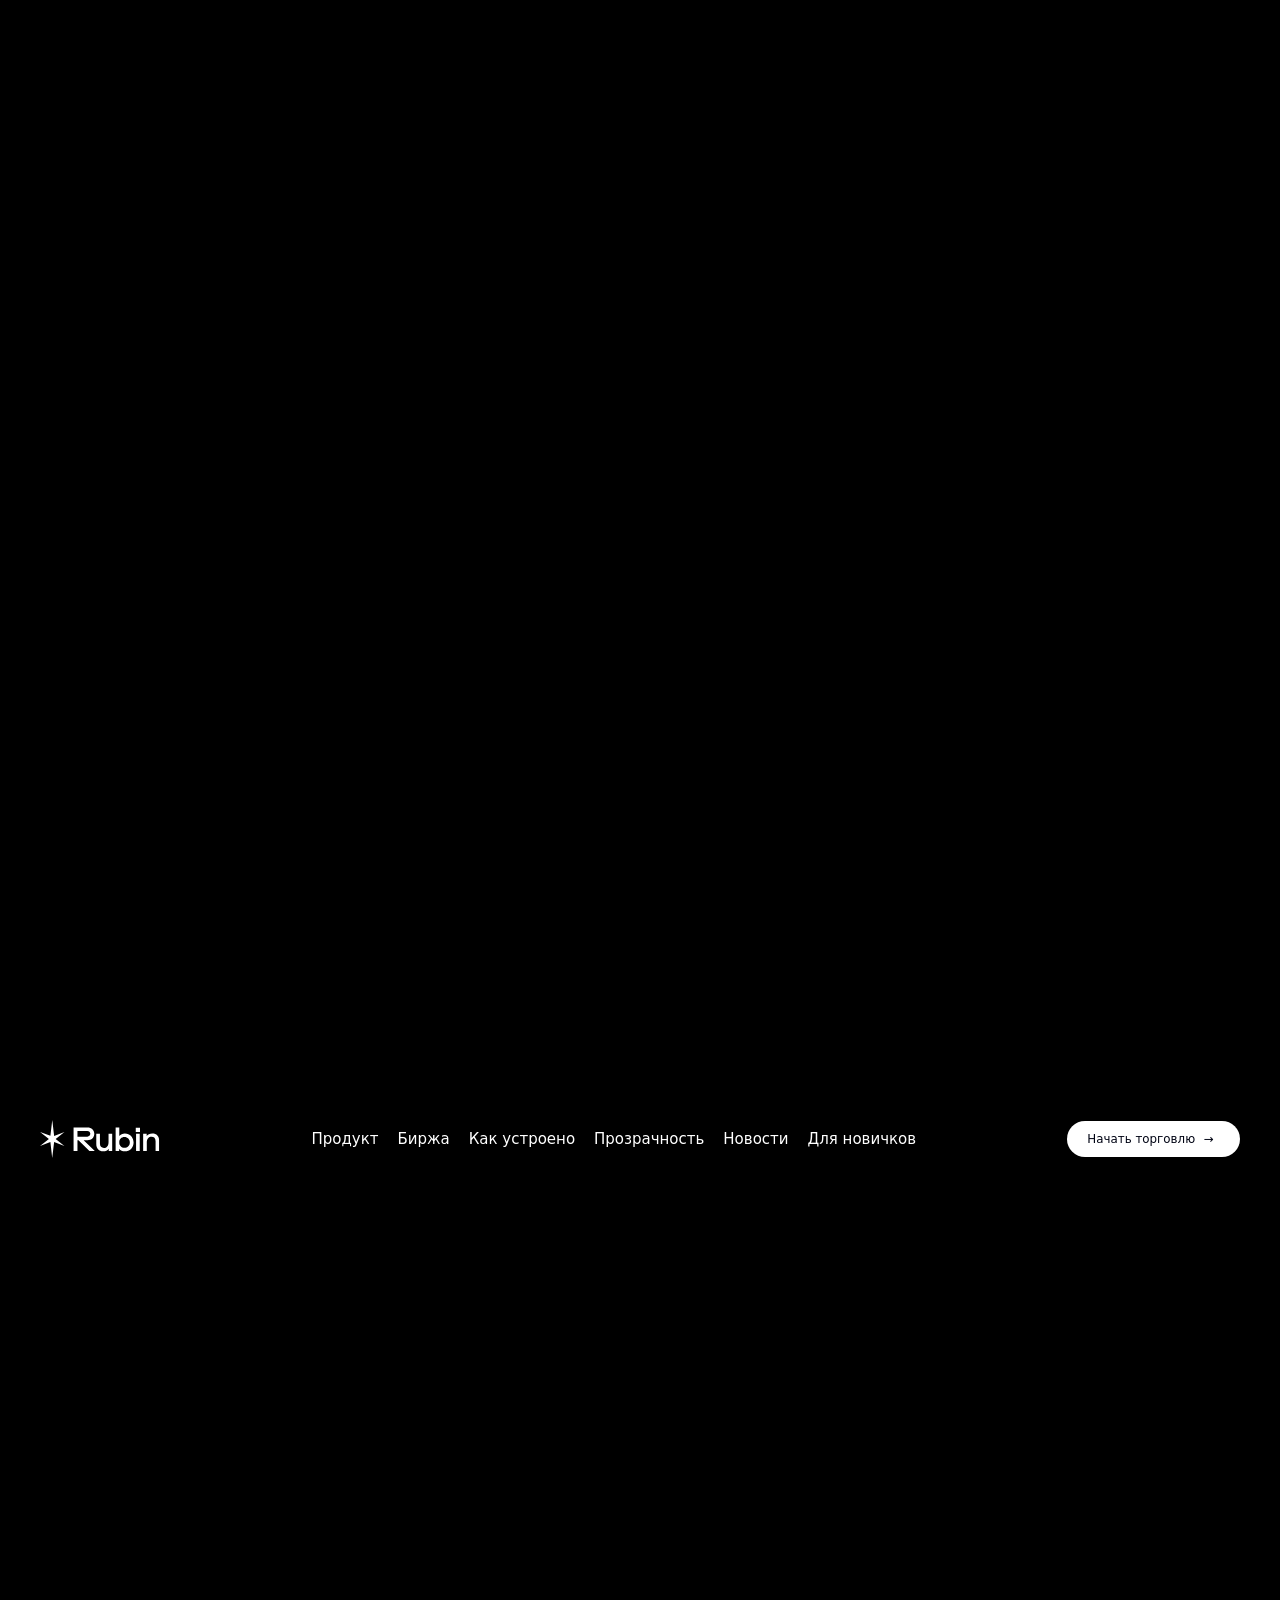
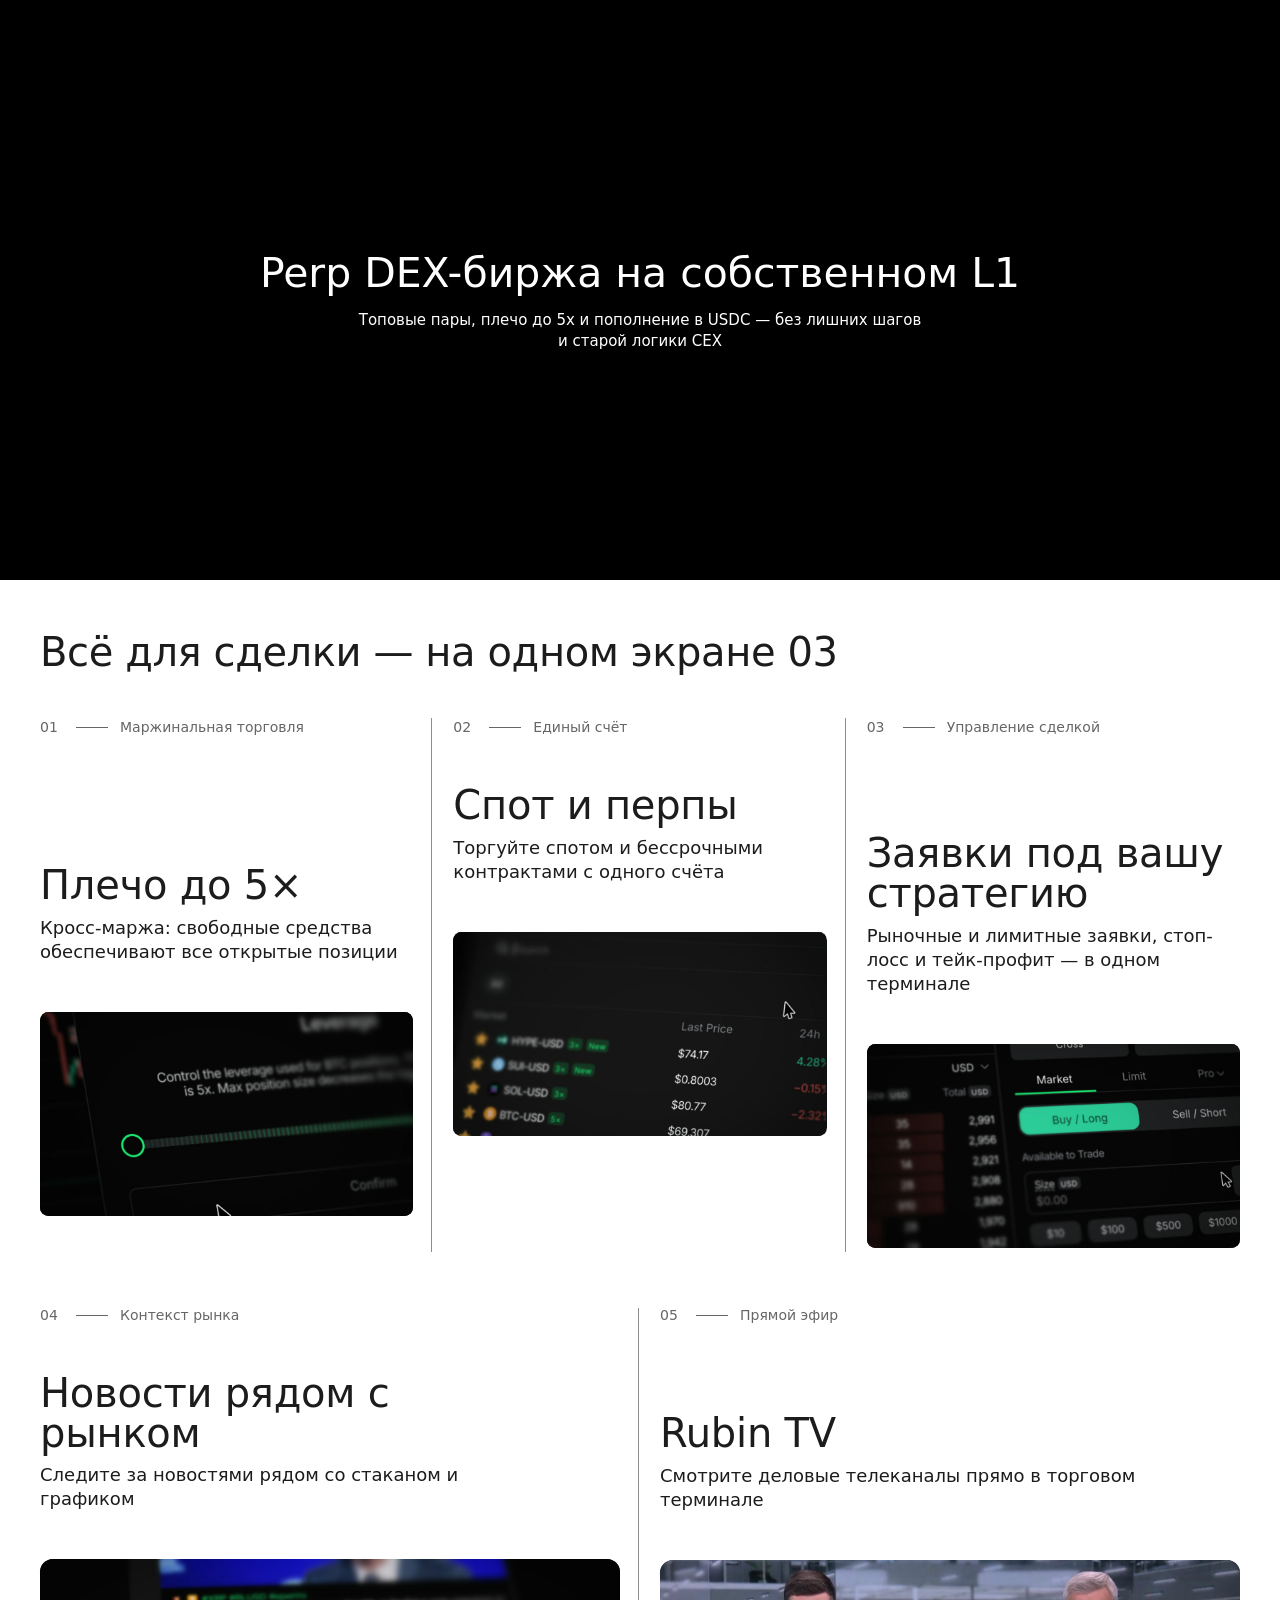
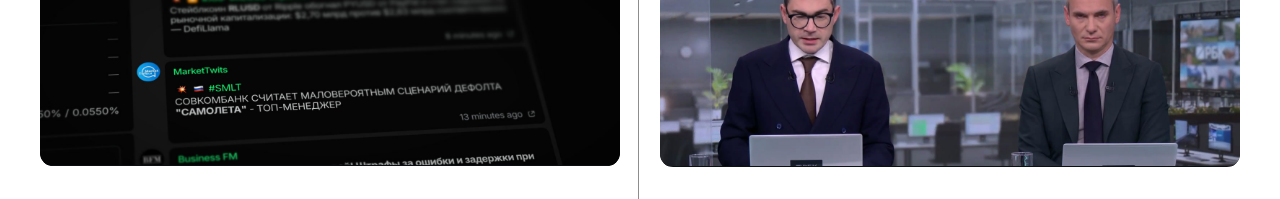
==== commit 432a5cbb: "Add static mobile hero, widen the nav to the content edges, and roll the CTA label on hover. Co-auth" ====
--- a/hero-prototype/index.html
+++ b/hero-prototype/index.html
@@ -4,7 +4,7 @@
     <meta charset="UTF-8" />
     <meta name="viewport" content="width=device-width, initial-scale=1.0" />
     <title>RUBIN — Hero scroll prototype</title>
-    <link rel="stylesheet" href="./hero.css?v=showcase-bottom" />
+    <link rel="stylesheet" href="./hero.css?v=cta-roll2" />
   </head>
   <body class="is-revealed">
     <section class="hero-scroll" aria-label="Hero">
@@ -24,7 +24,13 @@
             <a href="#news">Новости</a>
             <a href="#beginners" class="is-medium">Для новичков</a>
           </nav>
-          <a class="nav__cta" href="#trade">Начать торговлю</a>
+          <a class="nav__cta roll" href="#trade" aria-label="Начать торговлю">
+            <span class="roll__inner">
+              <span class="roll__arrow roll__arrow--in" aria-hidden="true">→</span>
+              <span class="roll__label">Начать торговлю</span>
+              <span class="roll__arrow roll__arrow--out" aria-hidden="true">→</span>
+            </span>
+          </a>
         </header>
 
         <div class="copy">
@@ -144,6 +150,6 @@
     <script src="./vendor/gsap.min.js"></script>
     <script src="./hero.config.js?v=explode-seam2"></script>
     <script src="./hero-explode.js?v=explode-seam2"></script>
-    <script src="./hero.js?v=return-anchor"></script>
+    <script src="./hero.js?v=cta-roll"></script>
   </body>
 </html>
--- a/hero-prototype/hero.css
+++ b/hero-prototype/hero.css
@@ -191,7 +191,8 @@
   left: 50%;
   transform: translateX(-50%);
   z-index: 5;
-  width: min(1176px, calc(100% - 48px));
+  /* края — как у контента секции 2 (.showcase padding 40 + .showcase__inner 1648) */
+  width: min(1648px, calc(100% - 80px));
   height: 38px;
   display: flex;
   align-items: center;
@@ -247,6 +248,89 @@
   flex-shrink: 0;
 }
 
+/* Кнопка с прокруткой букв: каждая буква — окно в строку (line-height 1.4), под буквой её копия.
+   На hover буквы по очереди уезжают вверх, стрелка переходит справа налево; назад буквы — без анимации */
+.roll__inner {
+  display: inline-flex;
+  align-items: center;
+  overflow: hidden;
+}
+
+.roll__label {
+  display: inline-flex;
+}
+
+.roll__char {
+  display: inline-block;
+  height: 1.4em;
+  overflow: hidden;
+}
+
+/* top, а не transform: на transform Chrome растрирует буквы отдельными слоями и они встают неровно */
+.roll__track {
+  display: block;
+  position: relative;
+  top: 0;
+}
+
+.roll__track > span {
+  display: block;
+  height: 1.4em;
+}
+
+.roll__space {
+  white-space: pre;
+}
+
+.roll__arrow {
+  display: inline-block;
+  white-space: nowrap;
+  transition:
+    width 0.3s cubic-bezier(0.33, 1, 0.68, 1),
+    margin 0.3s cubic-bezier(0.33, 1, 0.68, 1),
+    opacity 0.3s cubic-bezier(0.33, 1, 0.68, 1),
+    transform 0.3s cubic-bezier(0.33, 1, 0.68, 1);
+}
+
+.roll__arrow--in {
+  width: 0;
+  opacity: 0;
+  transform: translateX(-20px);
+}
+
+.roll__arrow--out {
+  width: 1.4em;
+  margin-left: 0.7em;
+}
+
+@media (hover: hover) {
+  .roll:hover .roll__track {
+    top: -1.4em;
+    transition: top 0.4s cubic-bezier(0.25, 1, 0.5, 1) calc(var(--i, 0) * 30ms);
+  }
+
+  .roll:hover .roll__arrow--in {
+    width: 1.4em;
+    margin-right: 0.7em;
+    opacity: 1;
+    transform: none;
+  }
+
+  .roll:hover .roll__arrow--out {
+    width: 0;
+    margin-left: 0;
+    opacity: 0;
+    transform: translateX(20px);
+  }
+}
+
+@media (prefers-reduced-motion: reduce) {
+  .roll .roll__track,
+  .roll .roll__arrow {
+    transition: none;
+  }
+}
+
 /* Текст — к низу экрана */
 .copy {
   position: absolute;
@@ -442,3 +526,74 @@
     display: none;
   }
 }
+
+/* Мобайл (≤950, как в hero.js): статичный первый экран без скролл-секвенции, секция 2 в одну колонку */
+@media (max-width: 950px) {
+  .hero-scroll {
+    height: auto;
+  }
+
+  .hero-pin {
+    position: relative;
+  }
+
+  .nav {
+    width: calc(100% - 48px);
+  }
+
+  .showcase {
+    padding: 48px 24px 80px;
+  }
+
+  .showcase__title {
+    font-size: 32px;
+    line-height: 38px;
+    letter-spacing: -0.32px;
+  }
+
+  .showcase__stories {
+    gap: 48px;
+    margin-top: 32px;
+  }
+
+  .showcase__row {
+    flex-direction: column;
+    align-items: stretch;
+    gap: 48px;
+  }
+
+  .showcase__divider,
+  .feature__pause {
+    display: none;
+  }
+
+  .feature {
+    flex: none;
+  }
+
+  .feature__headline,
+  .feature--orders .feature__headline {
+    min-height: 0;
+    font-size: 28px;
+    line-height: 31px;
+    letter-spacing: -0.28px;
+  }
+
+  .feature__text {
+    font-size: 16px;
+    line-height: 22px;
+  }
+
+  .feature__fragment {
+    padding-top: 12px;
+  }
+}
+
+/* адресная строка мобильных браузеров: первый экран — по видимой высоте */
+@supports (height: 100svh) {
+  @media (max-width: 950px) {
+    :root {
+      --fold: 100svh;
+    }
+  }
+}
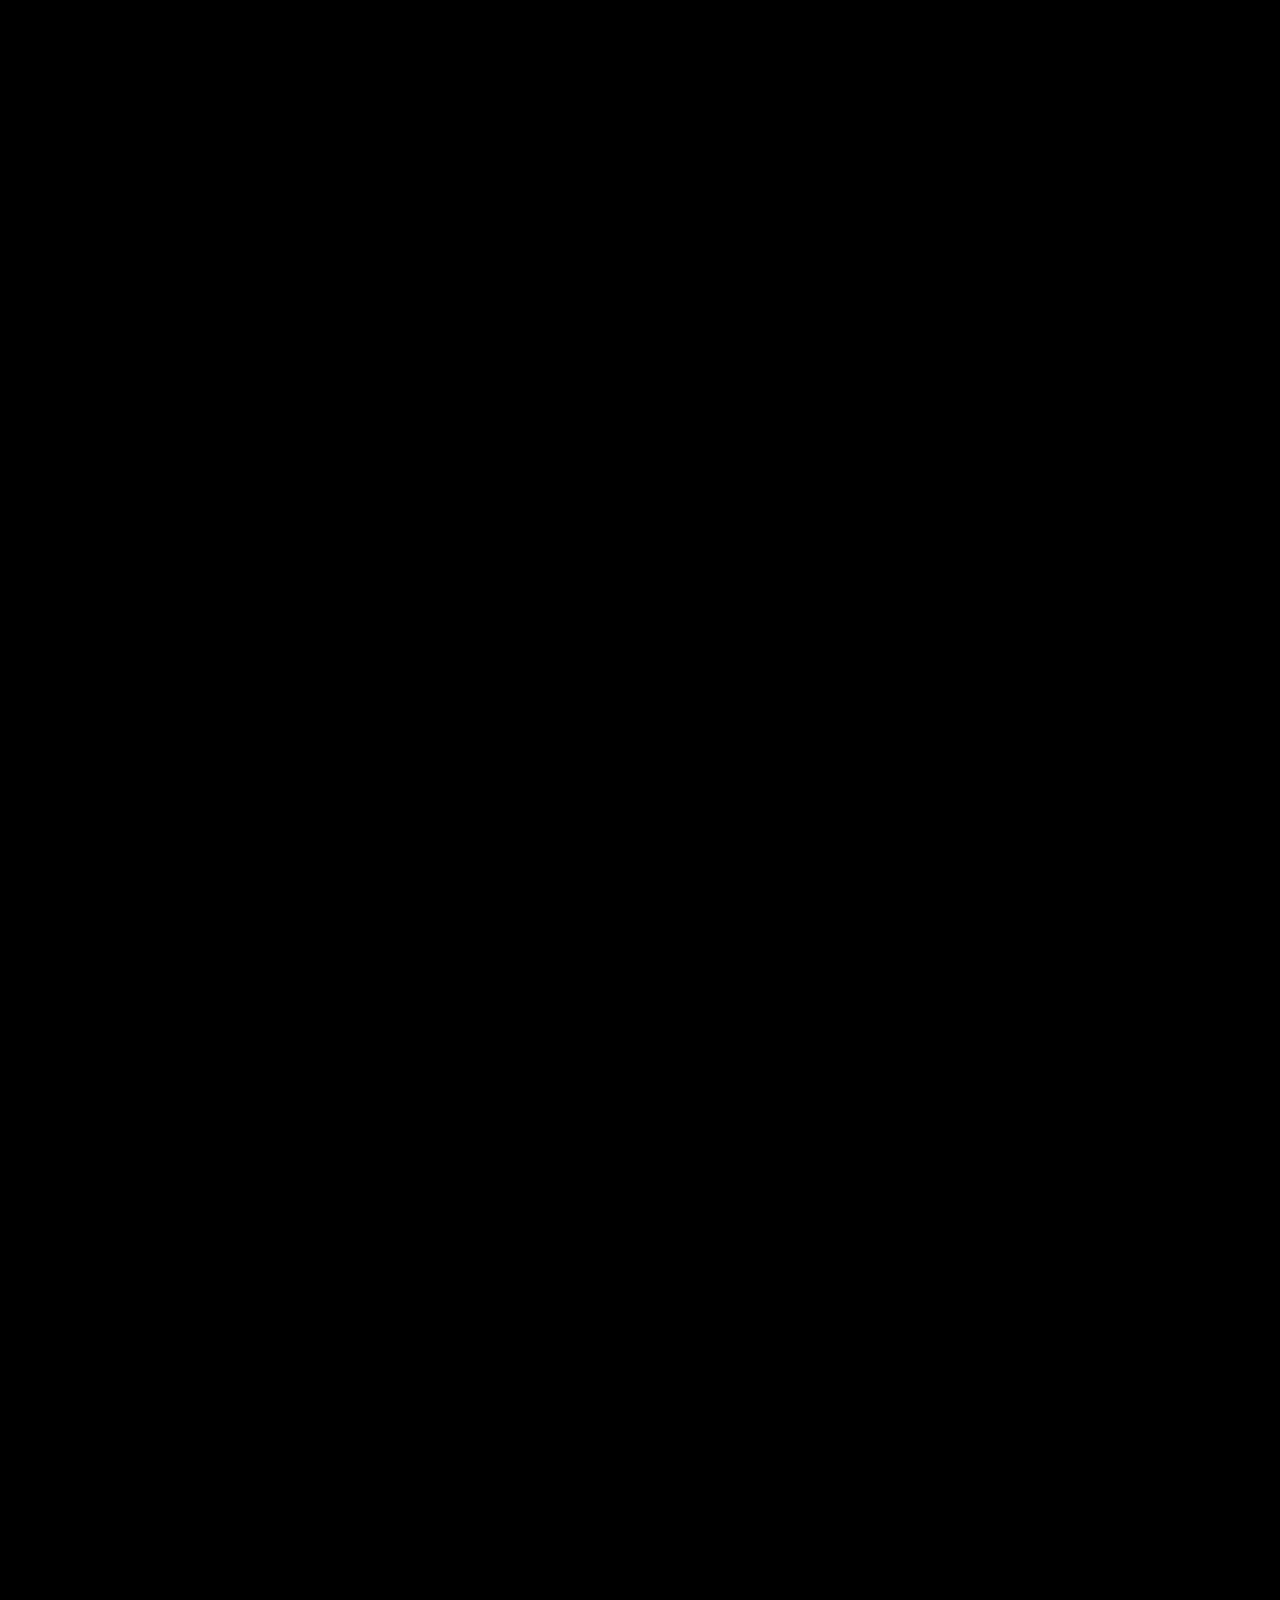
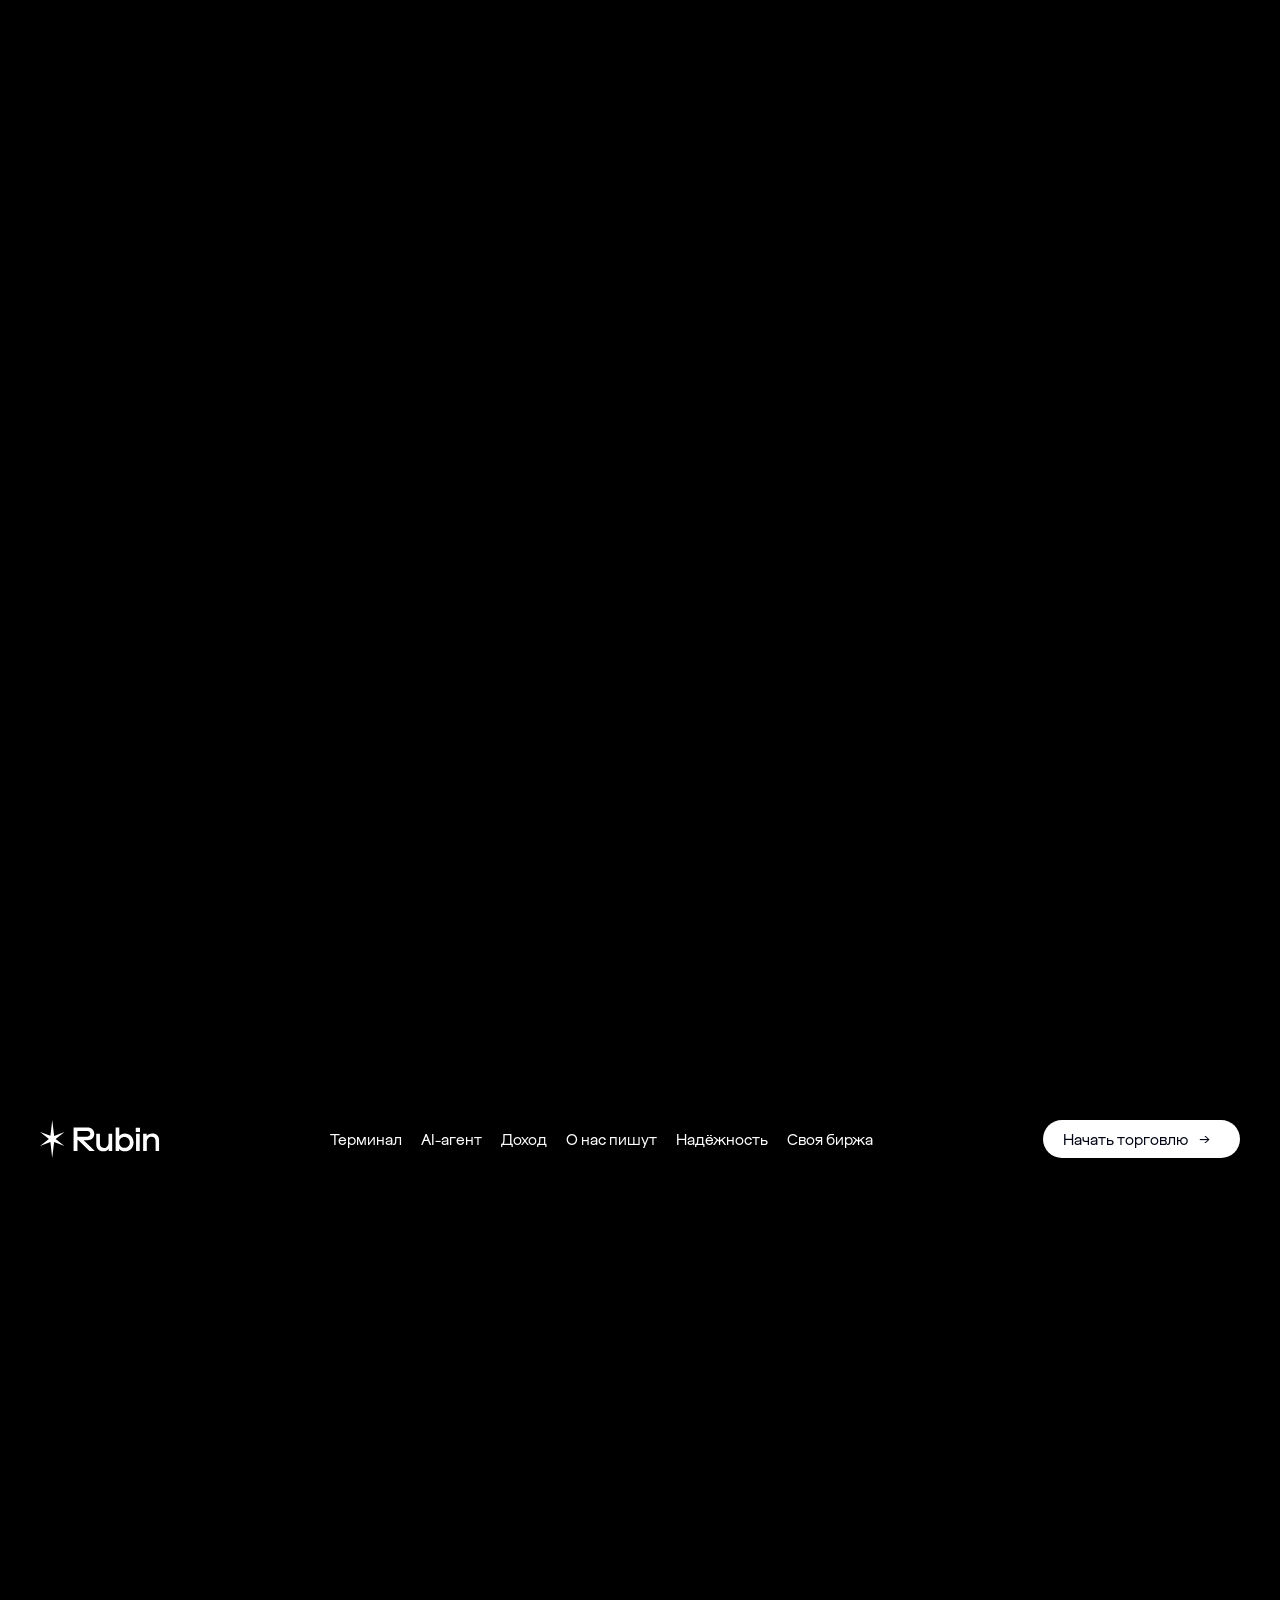
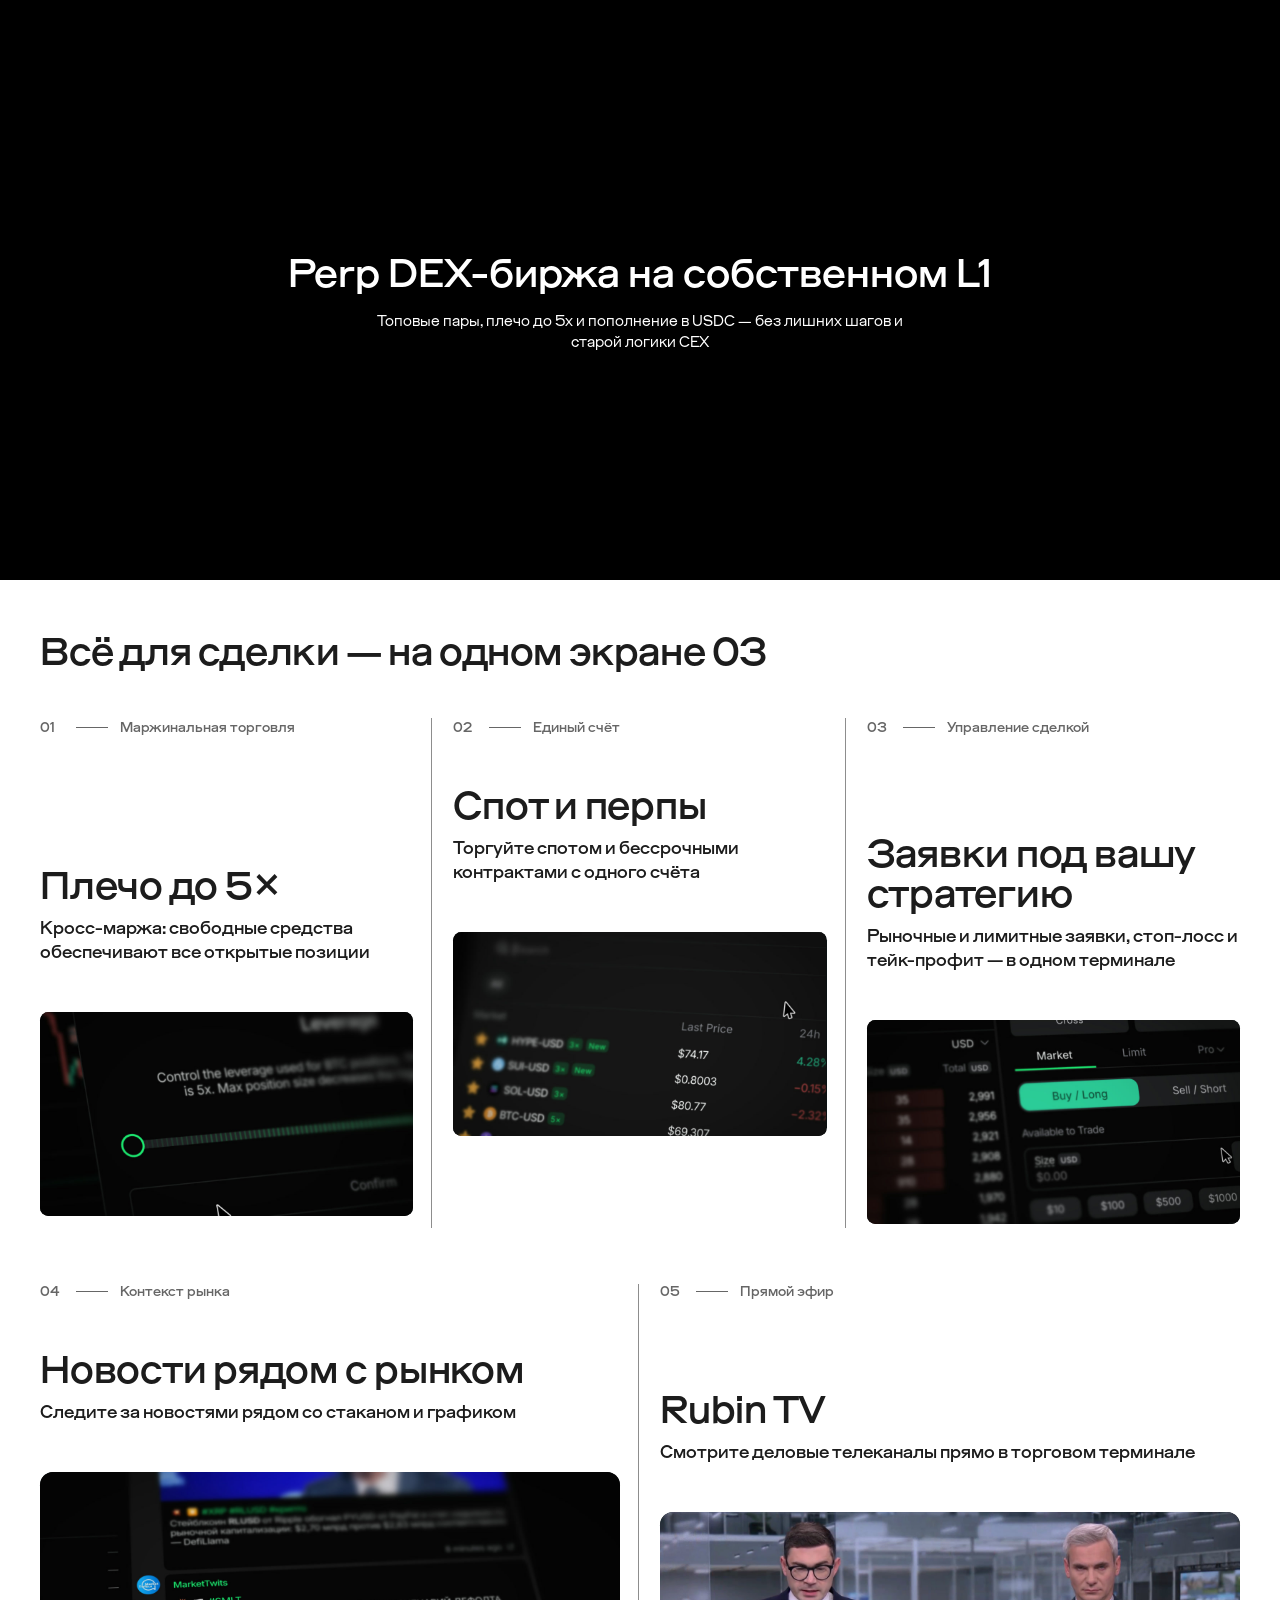
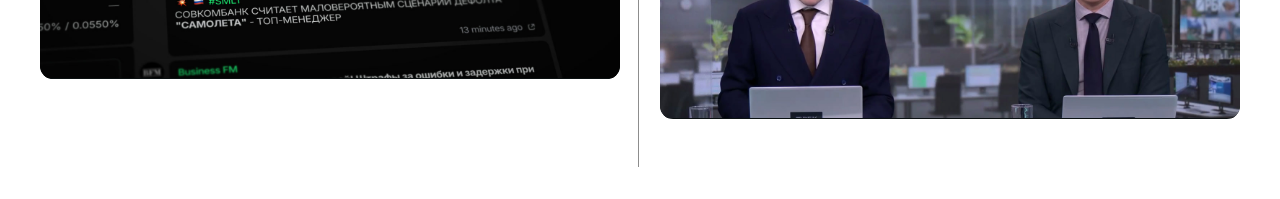
==== commit e03122bf: "Rename nav items after the v4 section structure and set the CTA to 15px. Co-authored-by: Cursor <cur" ====
--- a/hero-prototype/index.html
+++ b/hero-prototype/index.html
@@ -4,7 +4,7 @@
     <meta charset="UTF-8" />
     <meta name="viewport" content="width=device-width, initial-scale=1.0" />
     <title>RUBIN — Hero scroll prototype</title>
-    <link rel="stylesheet" href="./hero.css?v=cta-roll2" />
+    <link rel="stylesheet" href="./hero.css?v=cta-15b" />
   </head>
   <body class="is-revealed">
     <section class="hero-scroll" aria-label="Hero">
@@ -17,12 +17,12 @@
             <img src="../assets/landing/logo.svg" alt="Rubin" width="120" height="38" />
           </a>
           <nav class="nav__mid" aria-label="Основное">
-            <a href="#product">Продукт</a>
-            <a href="#exchange">Биржа</a>
-            <a href="#how">Как устроено</a>
-            <a href="#transparency">Прозрачность</a>
-            <a href="#news">Новости</a>
-            <a href="#beginners" class="is-medium">Для новичков</a>
+            <a href="#terminal">Терминал</a>
+            <a href="#agent">AI-агент</a>
+            <a href="#earn">Доход</a>
+            <a href="#press">О нас пишут</a>
+            <a href="#network">Надёжность</a>
+            <a href="#own-exchange">Своя биржа</a>
           </nav>
           <a class="nav__cta roll" href="#trade" aria-label="Начать торговлю">
             <span class="roll__inner">
@@ -45,7 +45,7 @@
       </div>
     </section>
 
-    <section class="showcase" aria-labelledby="showcase-title">
+    <section class="showcase" id="terminal" aria-labelledby="showcase-title">
       <div class="showcase__inner">
         <h2 class="showcase__title" id="showcase-title">Всё для сделки — на одном экране 03</h2>
 
--- a/hero-prototype/hero.css
+++ b/hero-prototype/hero.css
@@ -236,12 +236,12 @@
   display: inline-flex;
   align-items: center;
   justify-content: center;
-  height: 36px;
+  height: 38px;
   padding: 0 20px;
   border-radius: 36px;
   background: #fff;
   color: #000414;
-  font-size: 11.85px;
+  font-size: 15px;
   line-height: 1.4;
   font-weight: 400;
   white-space: nowrap;
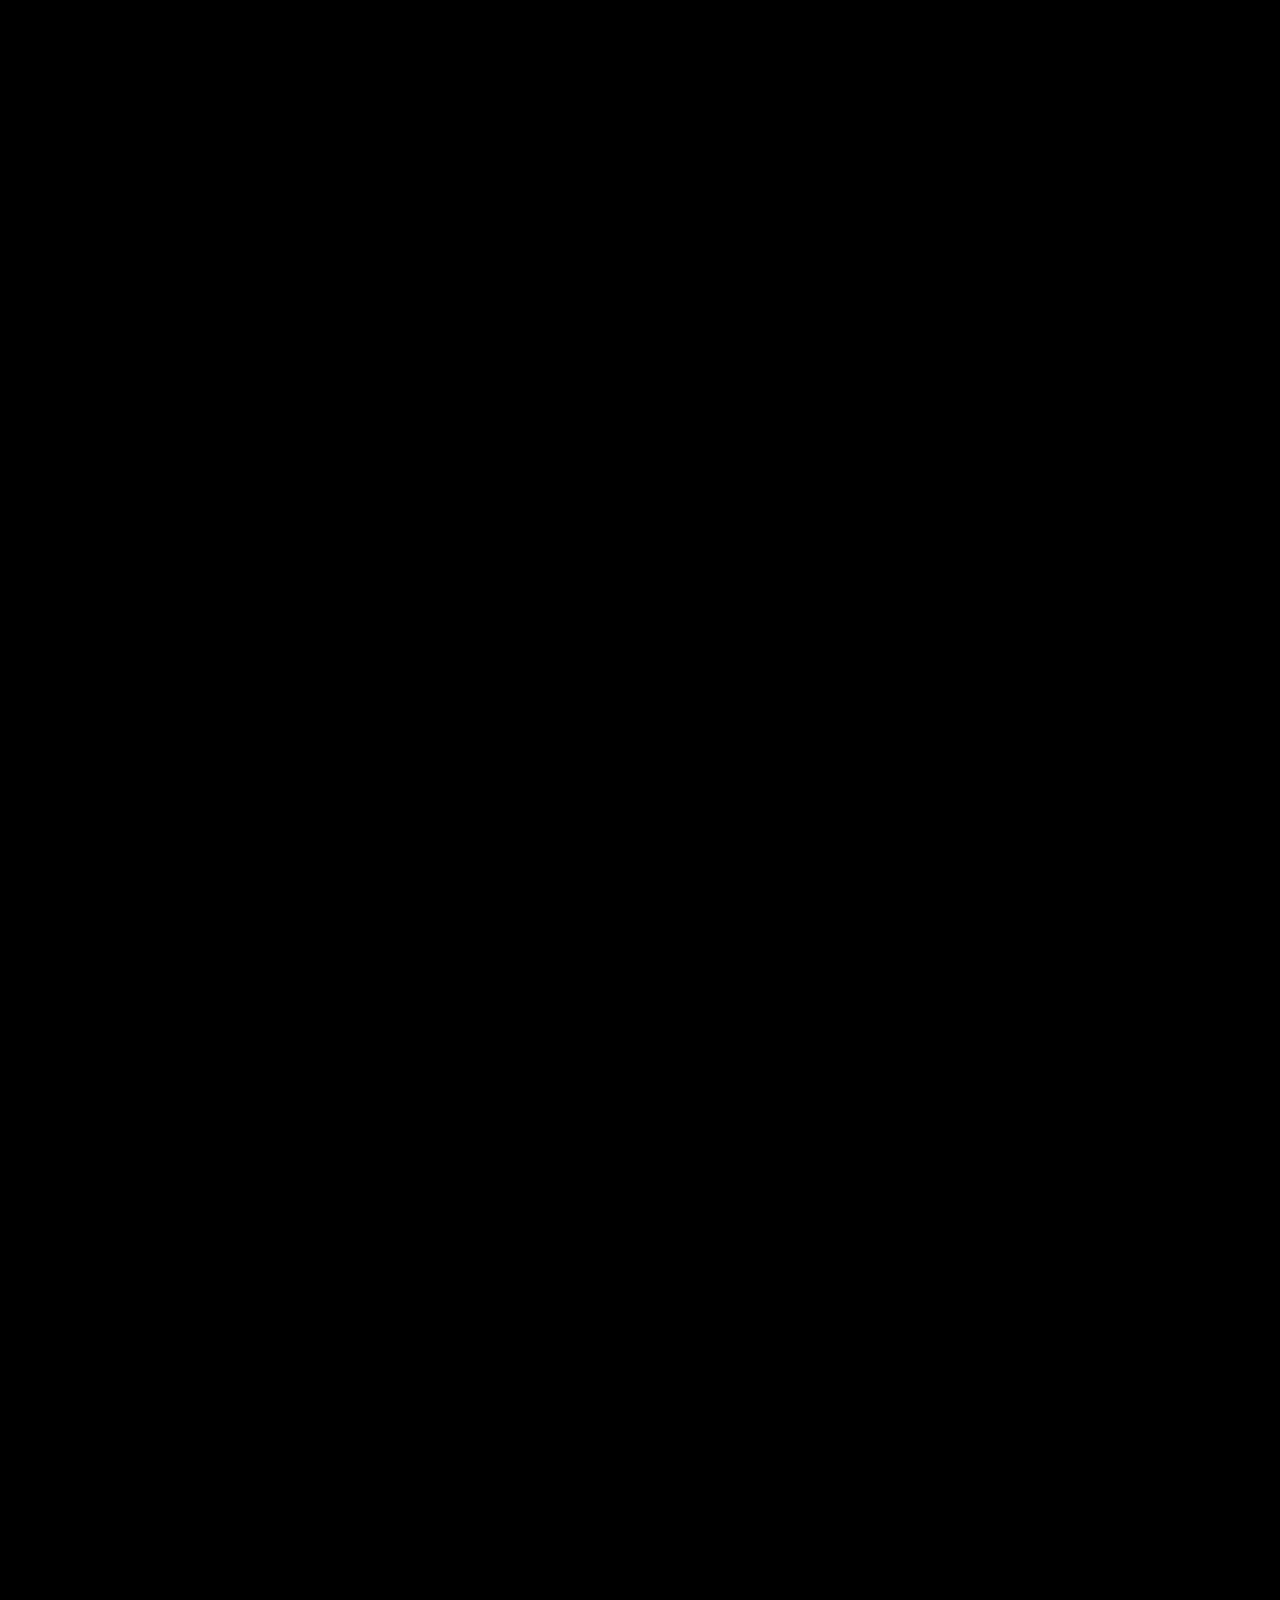
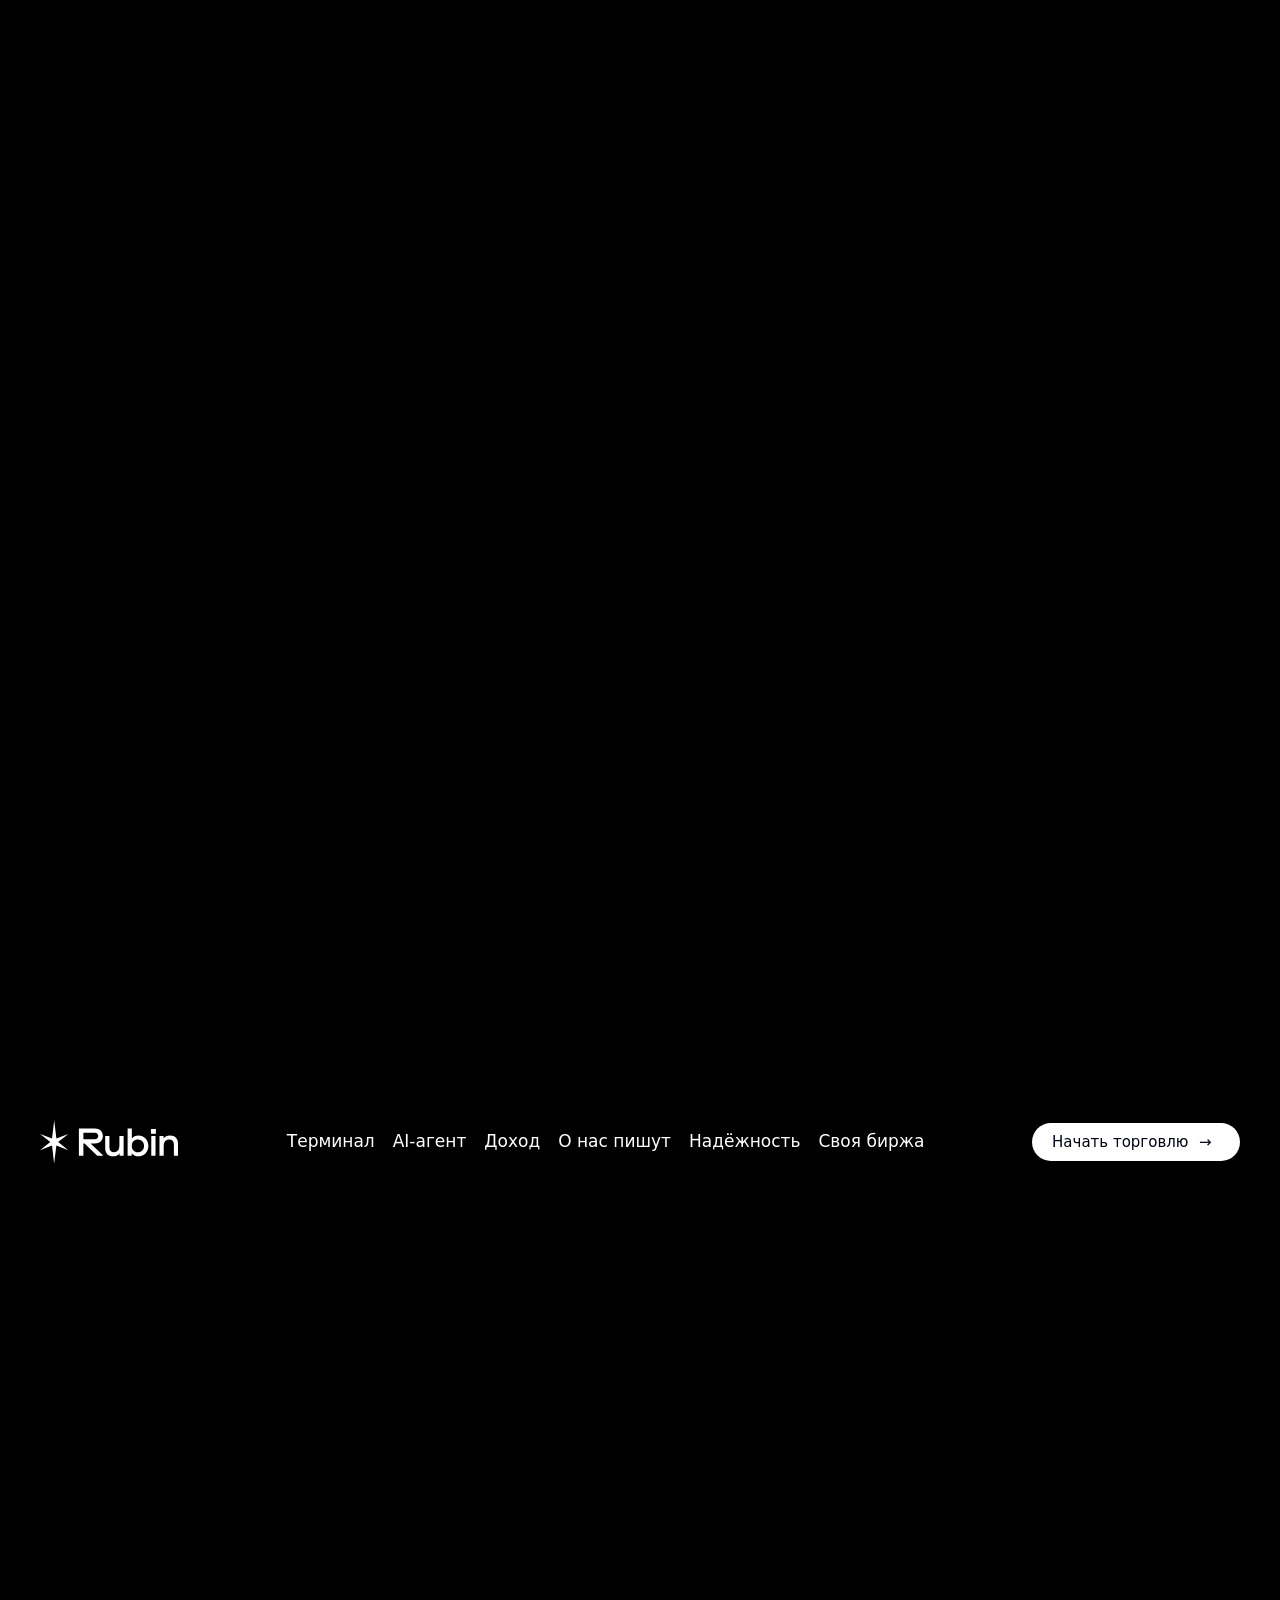
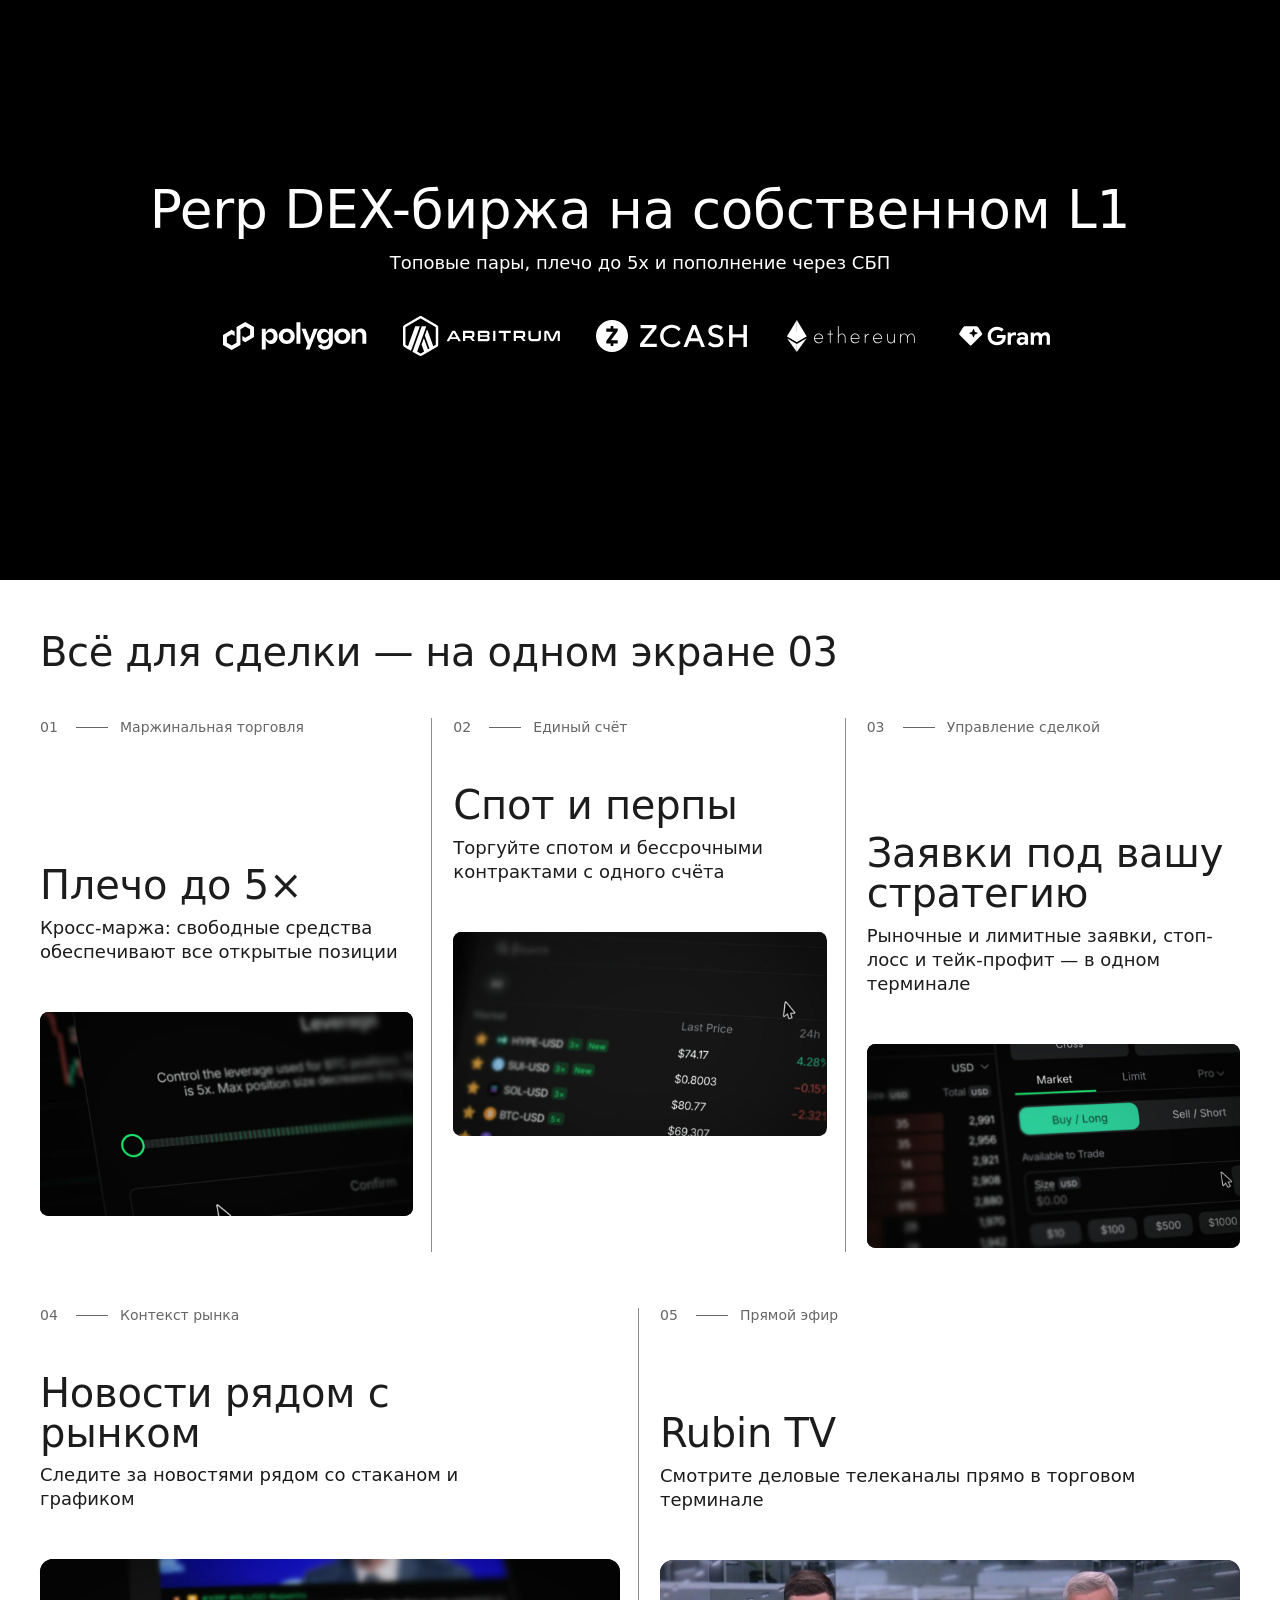
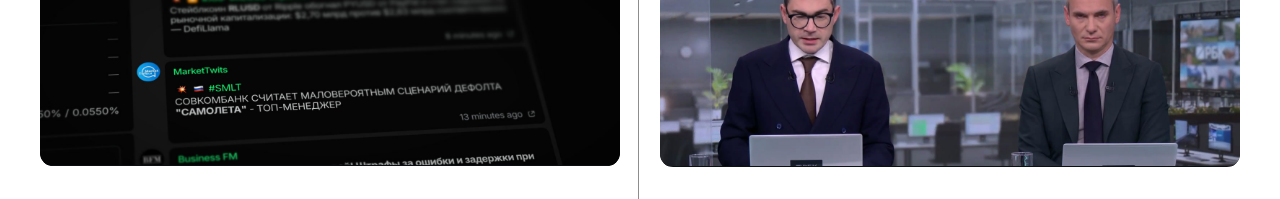
==== commit ad073d44: "Rebuild the hero bottom with vector chain logos and a mobile marquee, fade the loop into the sequenc" ====
--- a/hero-prototype/index.html
+++ b/hero-prototype/index.html
@@ -4,7 +4,7 @@
     <meta charset="UTF-8" />
     <meta name="viewport" content="width=device-width, initial-scale=1.0" />
     <title>RUBIN — Hero scroll prototype</title>
-    <link rel="stylesheet" href="./hero.css?v=cta-15b" />
+    <link rel="stylesheet" href="./hero.css?v=hero-v5b" />
   </head>
   <body class="is-revealed">
     <section class="hero-scroll" aria-label="Hero">
@@ -14,7 +14,7 @@
 
         <header class="nav">
           <a class="nav__logo" href="#" aria-label="Rubin">
-            <img src="../assets/landing/logo.svg" alt="Rubin" width="120" height="38" />
+            <img src="../assets/landing/logo.svg" alt="Rubin" width="139" height="44" />
           </a>
           <nav class="nav__mid" aria-label="Основное">
             <a href="#terminal">Терминал</a>
@@ -35,10 +35,25 @@
 
         <div class="copy">
           <h1>Perp DEX-биржа на собственном L1</h1>
-          <p>
-            Топовые пары, плечо до 5x и пополнение в USDC — без лишних шагов и
-            старой логики CEX
-          </p>
+          <p>Топовые пары, плечо до 5х и пополнение через СБП</p>
+          <div class="copy__chains">
+            <div class="copy__chains-track">
+              <div class="copy__chains-set">
+                <img src="../assets/landing/chains/polygon.svg" alt="Polygon" width="160" height="48" />
+                <img src="../assets/landing/chains/arbitrum.svg" alt="Arbitrum" width="165" height="48" />
+                <img src="../assets/landing/chains/zcash.svg" alt="Zcash" width="167" height="48" />
+                <img src="../assets/landing/chains/ethereum.svg" alt="Ethereum" width="144" height="48" />
+                <img src="../assets/landing/chains/gram.svg" alt="Gram" width="118" height="48" />
+              </div>
+              <div class="copy__chains-set" aria-hidden="true">
+                <img src="../assets/landing/chains/polygon.svg" alt="" width="160" height="48" />
+                <img src="../assets/landing/chains/arbitrum.svg" alt="" width="165" height="48" />
+                <img src="../assets/landing/chains/zcash.svg" alt="" width="167" height="48" />
+                <img src="../assets/landing/chains/ethereum.svg" alt="" width="144" height="48" />
+                <img src="../assets/landing/chains/gram.svg" alt="" width="118" height="48" />
+              </div>
+            </div>
+          </div>
         </div>
 
         <p class="hero-status" hidden></p>
@@ -148,8 +163,8 @@
     </section>
 
     <script src="./vendor/gsap.min.js"></script>
-    <script src="./hero.config.js?v=explode-seam2"></script>
+    <script src="./hero.config.js?v=idle-blend1"></script>
     <script src="./hero-explode.js?v=explode-seam2"></script>
-    <script src="./hero.js?v=cta-roll"></script>
+    <script src="./hero.js?v=hero-v5c"></script>
   </body>
 </html>
--- a/hero-prototype/hero.css
+++ b/hero-prototype/hero.css
@@ -193,7 +193,7 @@
   z-index: 5;
   /* края — как у контента секции 2 (.showcase padding 40 + .showcase__inner 1648) */
   width: min(1648px, calc(100% - 80px));
-  height: 38px;
+  height: 44px;
   display: flex;
   align-items: center;
   justify-content: space-between;
@@ -207,8 +207,8 @@
 
 .nav__logo {
   display: block;
-  width: 120.231px;
-  height: 38px;
+  width: 139.214px;
+  height: 44px;
   flex-shrink: 0;
 }
 
@@ -221,15 +221,11 @@
 .nav__mid {
   display: flex;
   align-items: center;
-  gap: 18.962px;
-  font-size: 15px;
+  gap: 18px;
+  font-size: 17px;
   line-height: 1.4;
-  font-weight: 400;
+  font-weight: 500;
   white-space: nowrap;
-}
-
-.nav__mid .is-medium {
-  font-weight: 500;
 }
 
 .nav__cta {
@@ -331,12 +327,12 @@
   }
 }
 
-/* Текст — к низу экрана */
+/* Низ экрана (артборд 1728): заголовок → 24 → подзаголовок → 40 → сети → 40 */
 .copy {
   position: absolute;
   left: 0;
   right: 0;
-  bottom: 48px;
+  bottom: 40px;
   z-index: 5;
   text-align: center;
   pointer-events: none;
@@ -345,22 +341,54 @@
   transition: opacity 0.05s linear;
 }
 
+/* 72/56 на 1728, ниже — пропорционально ширине */
 .copy h1 {
-  width: min(964px, 100%);
-  margin: 0 auto;
-  font-size: clamp(32px, 3.2vw, 55px);
+  margin: 0;
+  font-size: clamp(40px, 4.1667vw, 72px);
   font-weight: 500;
-  line-height: 1.4;
+  line-height: 0.7778;
+  letter-spacing: -0.0056em;
   color: #fff;
 }
 
 .copy p {
-  width: min(574px, 100%);
-  margin: 8px auto 0;
-  font-size: clamp(15px, 1.05vw, 18px);
+  margin: 24px 0 0;
+  font-size: clamp(18px, 1.3889vw, 24px);
   font-weight: 400;
-  line-height: 1.4;
+  line-height: 0.99;
   color: #fff;
+}
+
+.copy__chains {
+  display: flex;
+  justify-content: center;
+  margin-top: 40px;
+}
+
+.copy__chains-track,
+.copy__chains-set {
+  display: flex;
+}
+
+.copy__chains-set {
+  gap: 24px;
+}
+
+/* второй комплект — только для бесшовной ленты на телефоне */
+.copy__chains-set[aria-hidden] {
+  display: none;
+}
+
+@keyframes chains-marquee {
+  to {
+    transform: translateX(-50%);
+  }
+}
+
+.copy__chains img {
+  display: block;
+  width: auto;
+  height: 48px;
 }
 
 /* Секция 2 — терминал по фрагментам (артборд 1728) */
@@ -539,6 +567,44 @@
 
   .nav {
     width: calc(100% - 48px);
+    height: 38px;
+  }
+
+  /* 44 рядом с кнопкой на 390 оставляет 6 px — логотип меньше */
+  .nav__logo {
+    width: 113.9px;
+    height: 36px;
+  }
+
+  /* Заголовок в две строки — свой межстрочный */
+  .copy {
+    bottom: calc(32px + env(safe-area-inset-bottom, 0px));
+  }
+
+  .copy h1 {
+    font-size: clamp(32px, 9.2vw, 44px);
+    line-height: 1.05;
+  }
+
+  .copy p {
+    margin-top: 12px;
+    font-size: clamp(16px, 4.36vw, 20px);
+    line-height: 1.3;
+  }
+
+  /* пять логотипов в ряд не влезают — переносятся на вторую строку */
+  .copy__chains {
+    margin-top: 24px;
+  }
+
+  .copy__chains-set {
+    flex-wrap: wrap;
+    justify-content: center;
+    gap: 12px 16px;
+  }
+
+  .copy__chains img {
+    height: 28px;
   }
 
   .showcase {
@@ -589,6 +655,30 @@
   }
 }
 
+/* Телефон: пять логотипов в ряд не влезают — бегущая лента на всю ширину экрана.
+   padding-right у комплекта = gap, сдвиг на -50% замыкает круг без шва; два комплекта закрывают экран до 520 px */
+@media (max-width: 520px) and (prefers-reduced-motion: no-preference) {
+  .copy__chains {
+    justify-content: flex-start;
+    overflow: hidden;
+    margin: 24px -24px 0;
+  }
+
+  .copy__chains-track {
+    width: max-content;
+    animation: chains-marquee 16s linear infinite;
+  }
+
+  .copy__chains-set {
+    flex-wrap: nowrap;
+    padding-right: 16px;
+  }
+
+  .copy__chains-set[aria-hidden] {
+    display: flex;
+  }
+}
+
 /* адресная строка мобильных браузеров: первый экран — по видимой высоте */
 @supports (height: 100svh) {
   @media (max-width: 950px) {
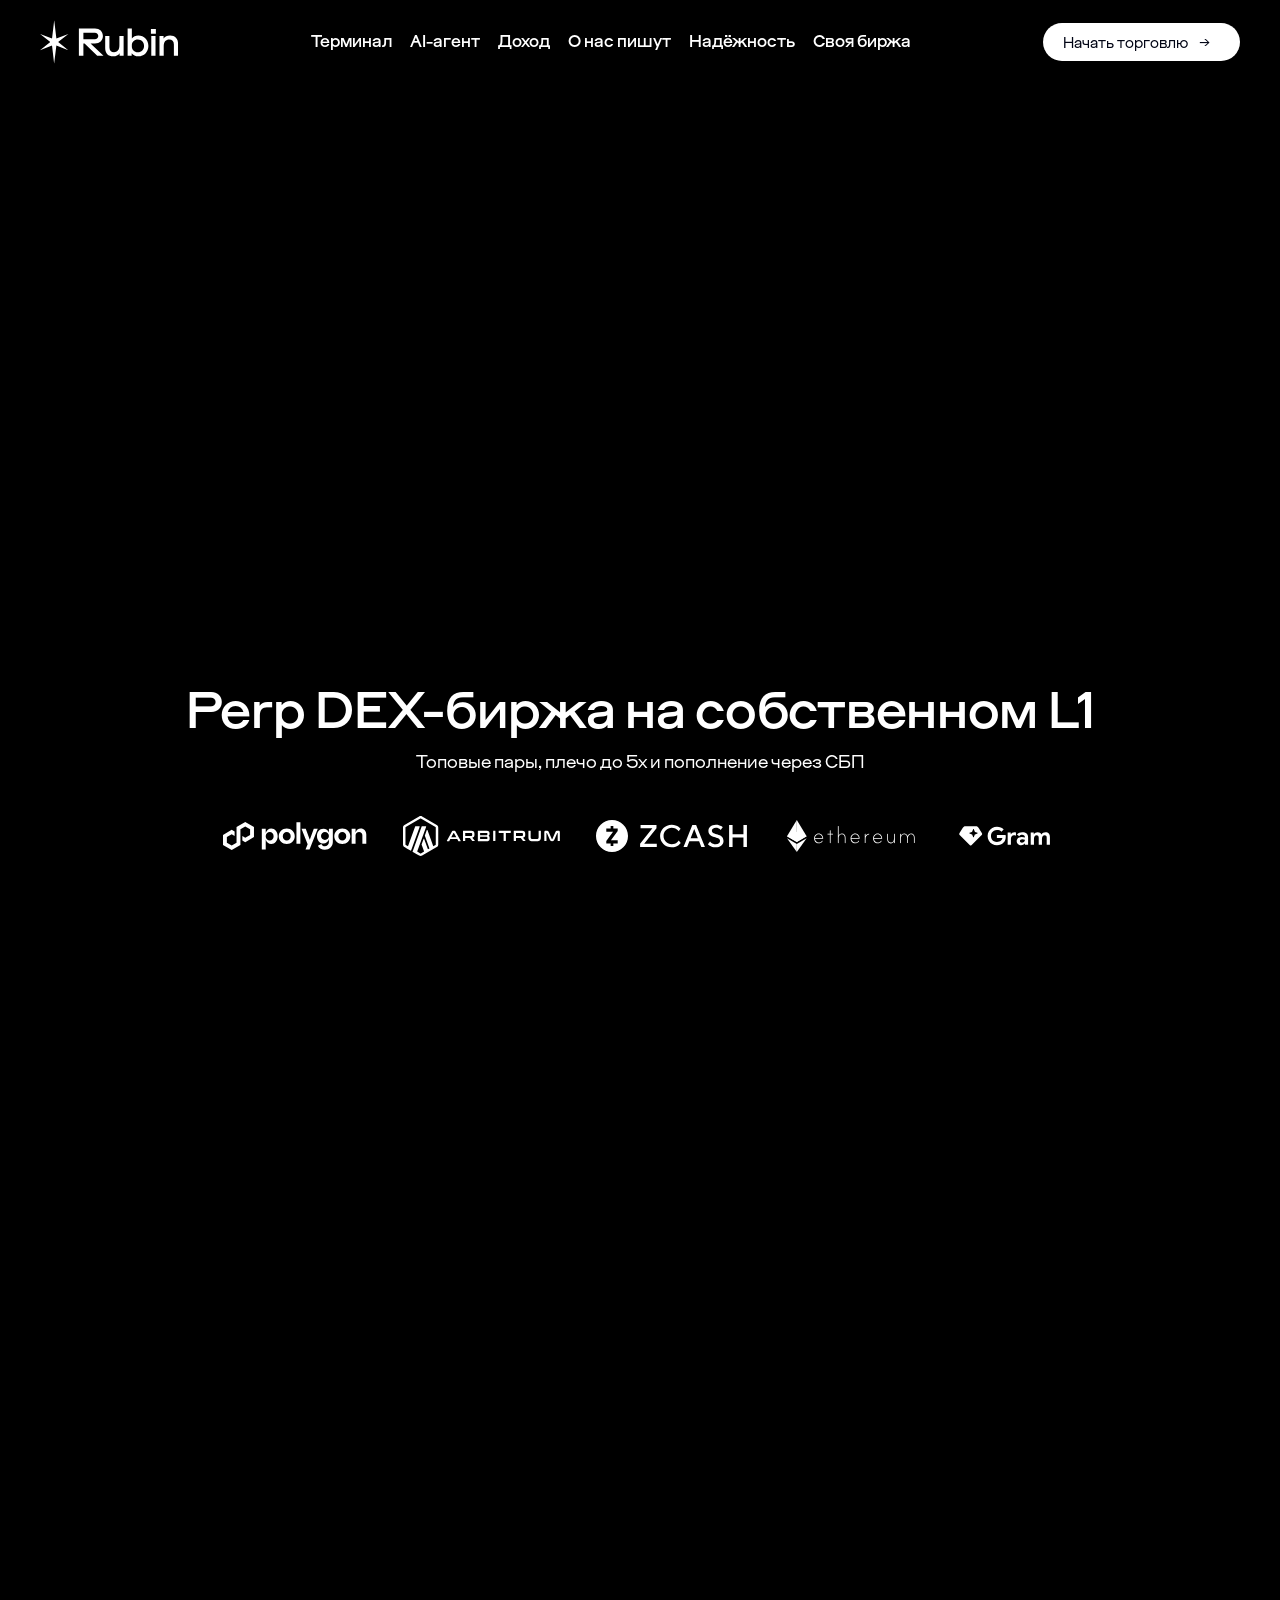
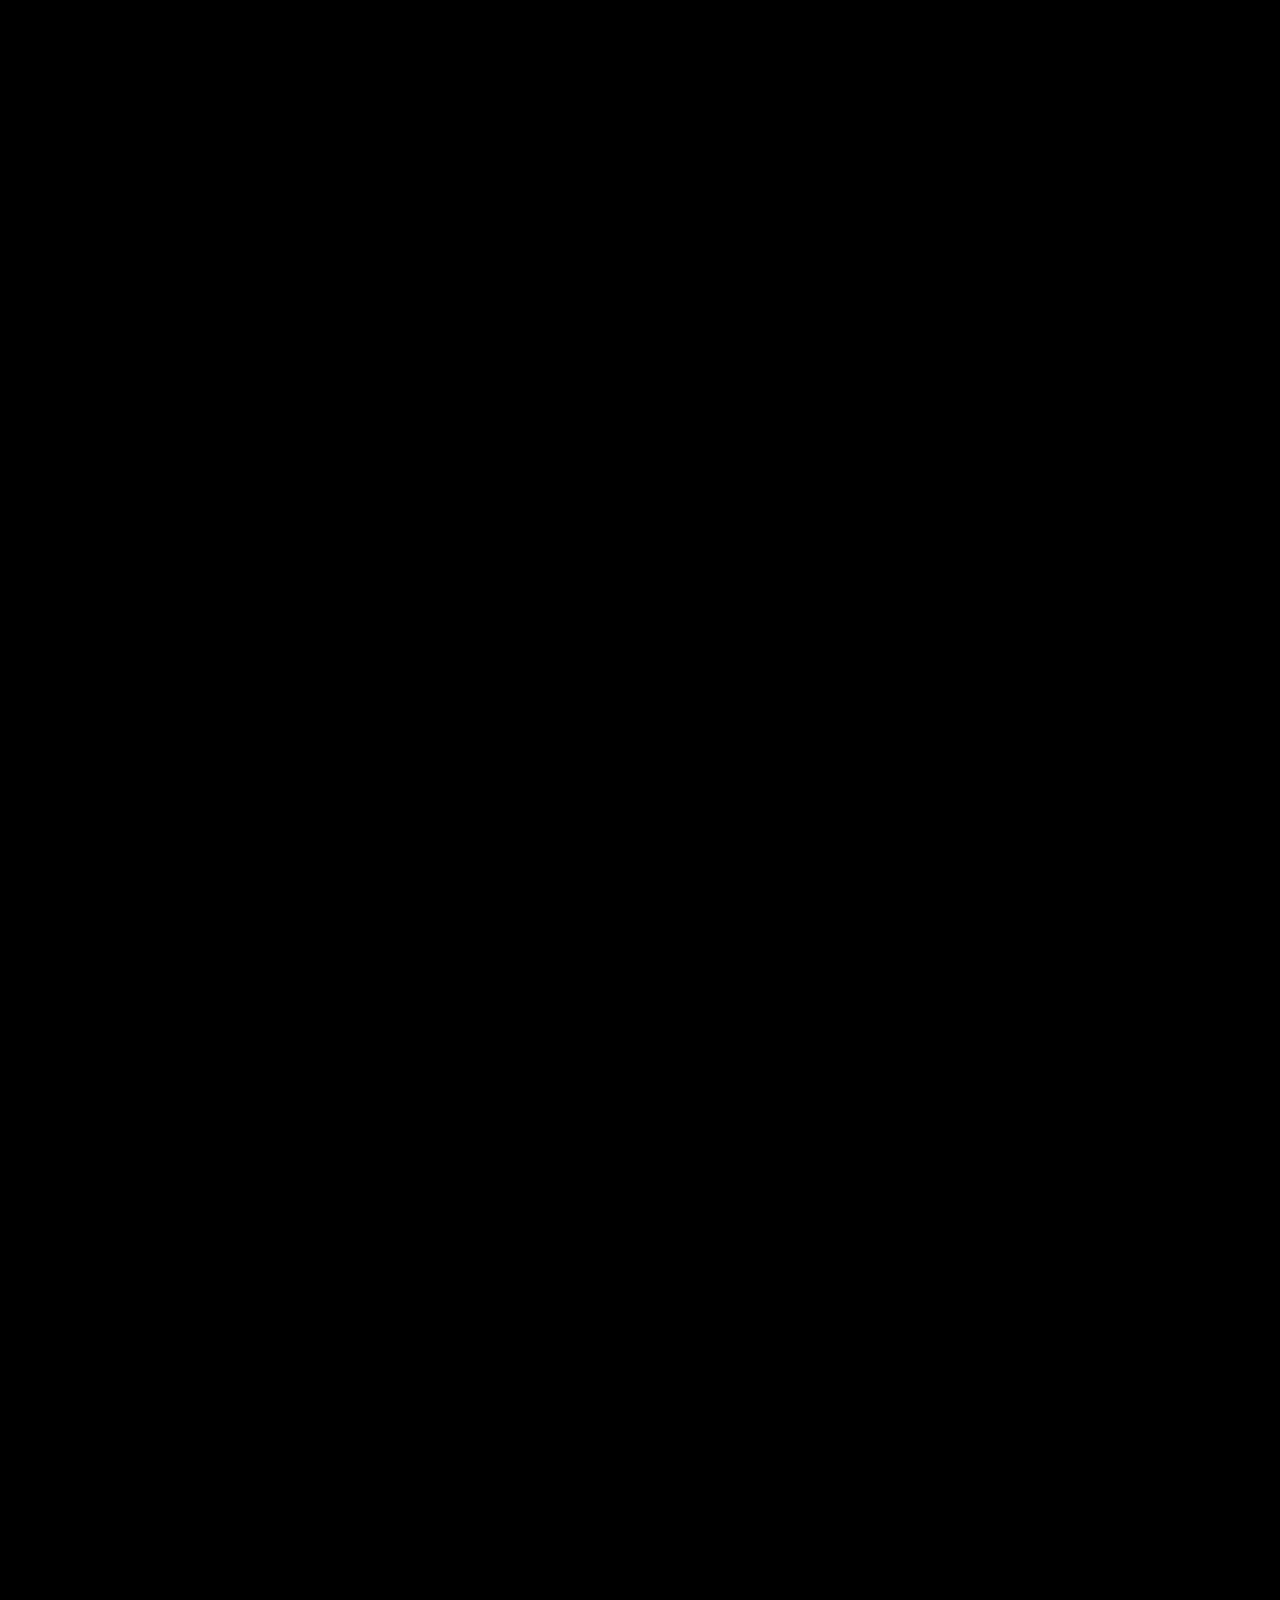
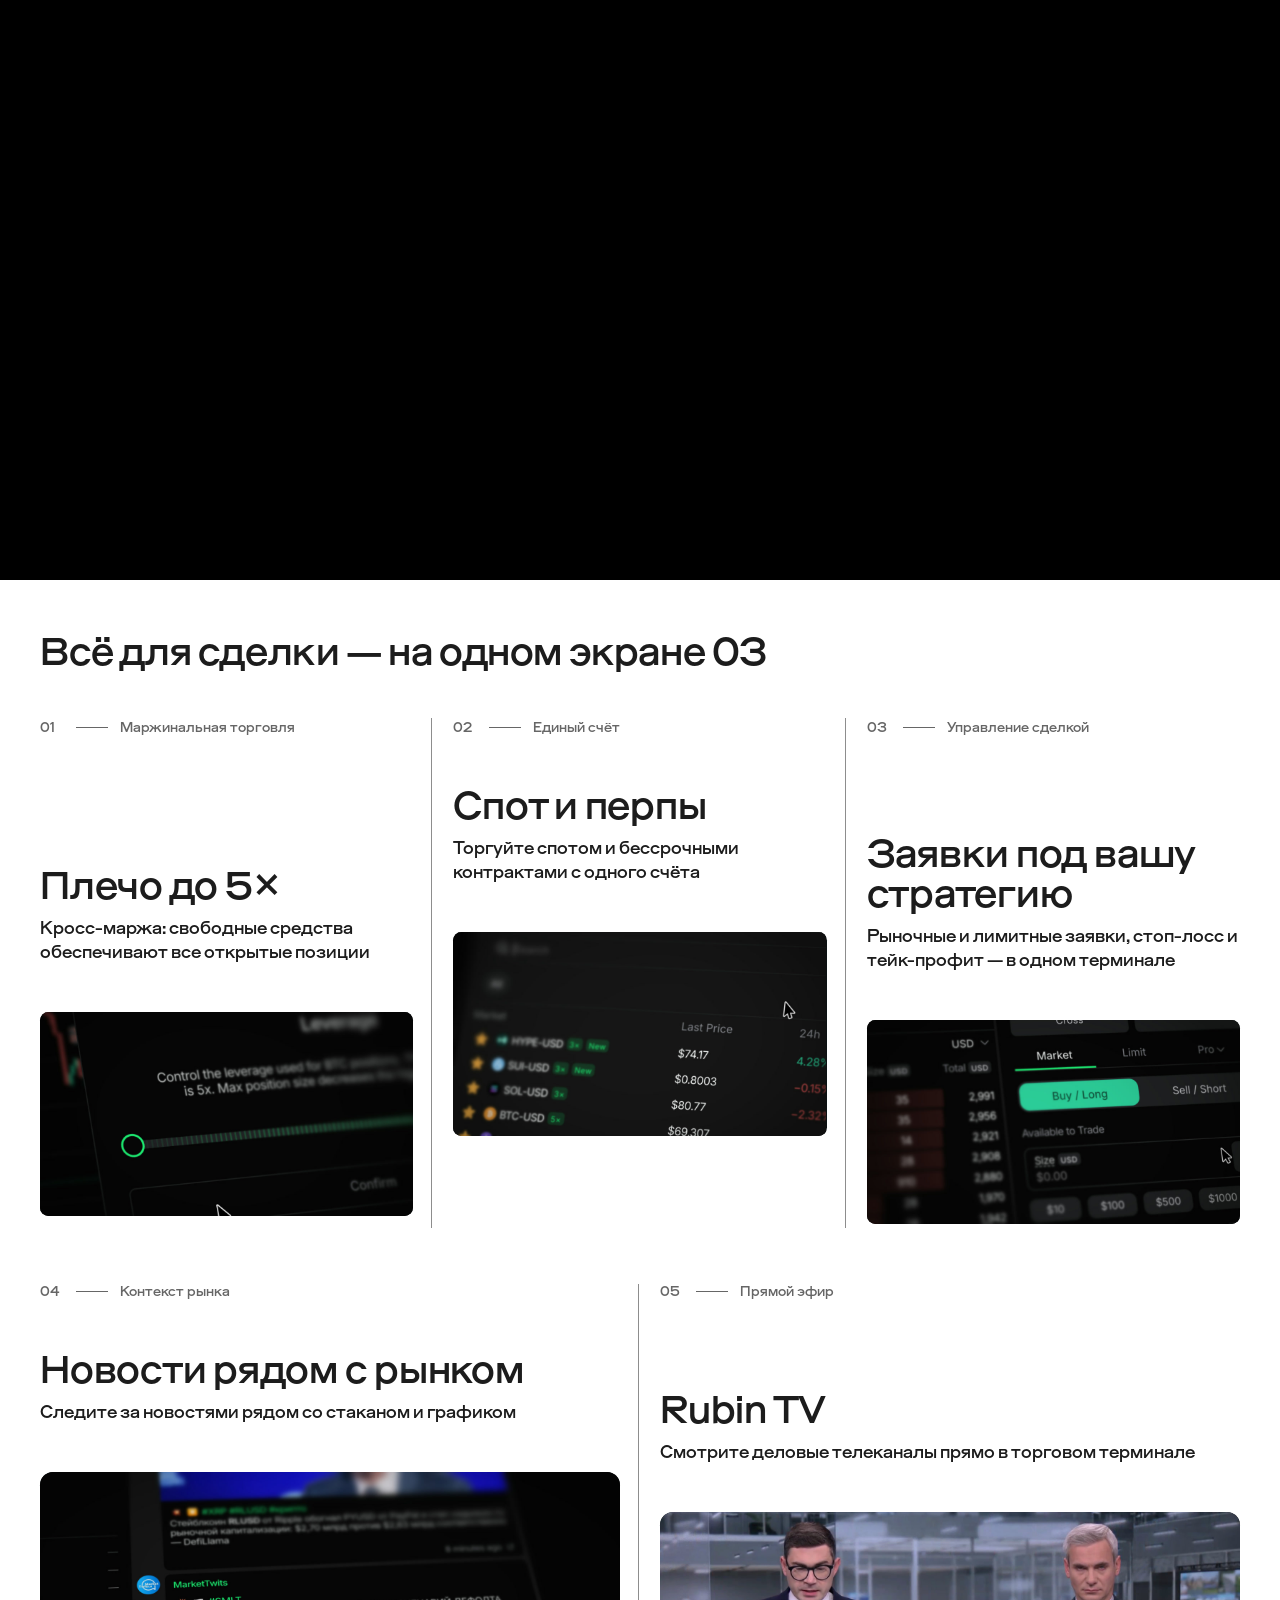
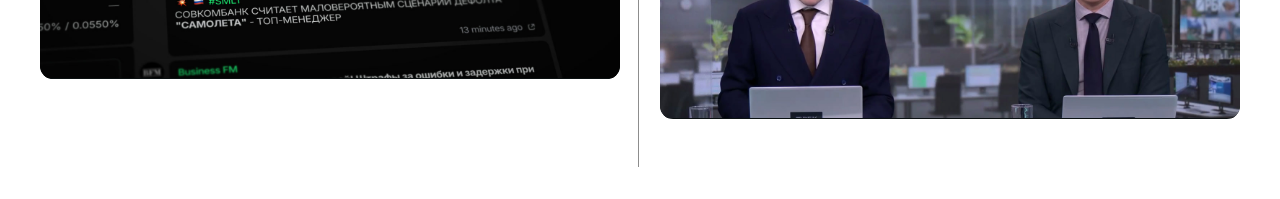
==== commit a9402007: "Fix the collapsed hero in Safari above 1728, start from the hero on reload, roll nav items on hover," ====
--- a/hero-prototype/index.html
+++ b/hero-prototype/index.html
@@ -4,7 +4,7 @@
     <meta charset="UTF-8" />
     <meta name="viewport" content="width=device-width, initial-scale=1.0" />
     <title>RUBIN — Hero scroll prototype</title>
-    <link rel="stylesheet" href="./hero.css?v=hero-v5b" />
+    <link rel="stylesheet" href="./hero.css?v=hero-v5g" />
   </head>
   <body class="is-revealed">
     <section class="hero-scroll" aria-label="Hero">
@@ -17,12 +17,12 @@
             <img src="../assets/landing/logo.svg" alt="Rubin" width="139" height="44" />
           </a>
           <nav class="nav__mid" aria-label="Основное">
-            <a href="#terminal">Терминал</a>
-            <a href="#agent">AI-агент</a>
-            <a href="#earn">Доход</a>
-            <a href="#press">О нас пишут</a>
-            <a href="#network">Надёжность</a>
-            <a href="#own-exchange">Своя биржа</a>
+          <a class="roll" href="#terminal" aria-label="Терминал"><span class="roll__label">Терминал</span></a>
+          <a class="roll" href="#agent" aria-label="AI-агент"><span class="roll__label">AI-агент</span></a>
+          <a class="roll" href="#earn" aria-label="Доход"><span class="roll__label">Доход</span></a>
+          <a class="roll" href="#press" aria-label="О нас пишут"><span class="roll__label">О нас пишут</span></a>
+          <a class="roll" href="#network" aria-label="Надёжность"><span class="roll__label">Надёжность</span></a>
+          <a class="roll" href="#own-exchange" aria-label="Своя биржа"><span class="roll__label">Своя биржа</span></a>
           </nav>
           <a class="nav__cta roll" href="#trade" aria-label="Начать торговлю">
             <span class="roll__inner">
@@ -165,6 +165,6 @@
     <script src="./vendor/gsap.min.js"></script>
     <script src="./hero.config.js?v=idle-blend1"></script>
     <script src="./hero-explode.js?v=explode-seam2"></script>
-    <script src="./hero.js?v=hero-v5c"></script>
+    <script src="./hero.js?v=hero-v5f"></script>
   </body>
 </html>
--- a/hero-prototype/hero.css
+++ b/hero-prototype/hero.css
@@ -244,8 +244,8 @@
   flex-shrink: 0;
 }
 
-/* Кнопка с прокруткой букв: каждая буква — окно в строку (line-height 1.4), под буквой её копия.
-   На hover буквы по очереди уезжают вверх, стрелка переходит справа налево; назад буквы — без анимации */
+/* Прокрутка букв (кнопка и пункты меню): каждая буква — окно в строку (line-height 1.4), под буквой её копия.
+   На hover буквы по очереди уезжают вверх, у кнопки стрелка переходит справа налево; назад буквы — без анимации */
 .roll__inner {
   display: inline-flex;
   align-items: center;
@@ -576,6 +576,20 @@
     height: 36px;
   }
 
+  /* кнопка: текст 13, без стрелки и прокрутки букв */
+  .nav__cta {
+    font-size: 13px;
+  }
+
+  .nav__cta .roll__arrow {
+    display: none;
+  }
+
+  .nav__cta.roll:hover .roll__track {
+    top: 0;
+    transition: none;
+  }
+
   /* Заголовок в две строки — свой межстрочный */
   .copy {
     bottom: calc(32px + env(safe-area-inset-bottom, 0px));
@@ -592,9 +606,9 @@
     line-height: 1.3;
   }
 
-  /* пять логотипов в ряд не влезают — переносятся на вторую строку */
+  /* без анимации (reduced motion) логотипы стоят статично: при 56 на телефоне вышло бы 4 строки — там 28 и перенос */
   .copy__chains {
-    margin-top: 24px;
+    margin-top: 12px;
   }
 
   .copy__chains-set {
@@ -655,18 +669,18 @@
   }
 }
 
-/* Телефон: пять логотипов в ряд не влезают — бегущая лента на всю ширину экрана.
-   padding-right у комплекта = gap, сдвиг на -50% замыкает круг без шва; два комплекта закрывают экран до 520 px */
-@media (max-width: 520px) and (prefers-reduced-motion: no-preference) {
+/* Мобайл: пять логотипов в ряд не влезают — бегущая лента на всю ширину экрана.
+   padding-right у комплекта = gap, сдвиг на -50% замыкает круг без шва; комплект при высоте 56 (~960 px) шире любого экрана ≤950 */
+@media (max-width: 950px) and (prefers-reduced-motion: no-preference) {
   .copy__chains {
     justify-content: flex-start;
     overflow: hidden;
-    margin: 24px -24px 0;
+    margin: 12px -24px 0;
   }
 
   .copy__chains-track {
     width: max-content;
-    animation: chains-marquee 16s linear infinite;
+    animation: chains-marquee 44s linear infinite;
   }
 
   .copy__chains-set {
@@ -676,6 +690,10 @@
 
   .copy__chains-set[aria-hidden] {
     display: flex;
+  }
+
+  .copy__chains img {
+    height: 56px;
   }
 }
 
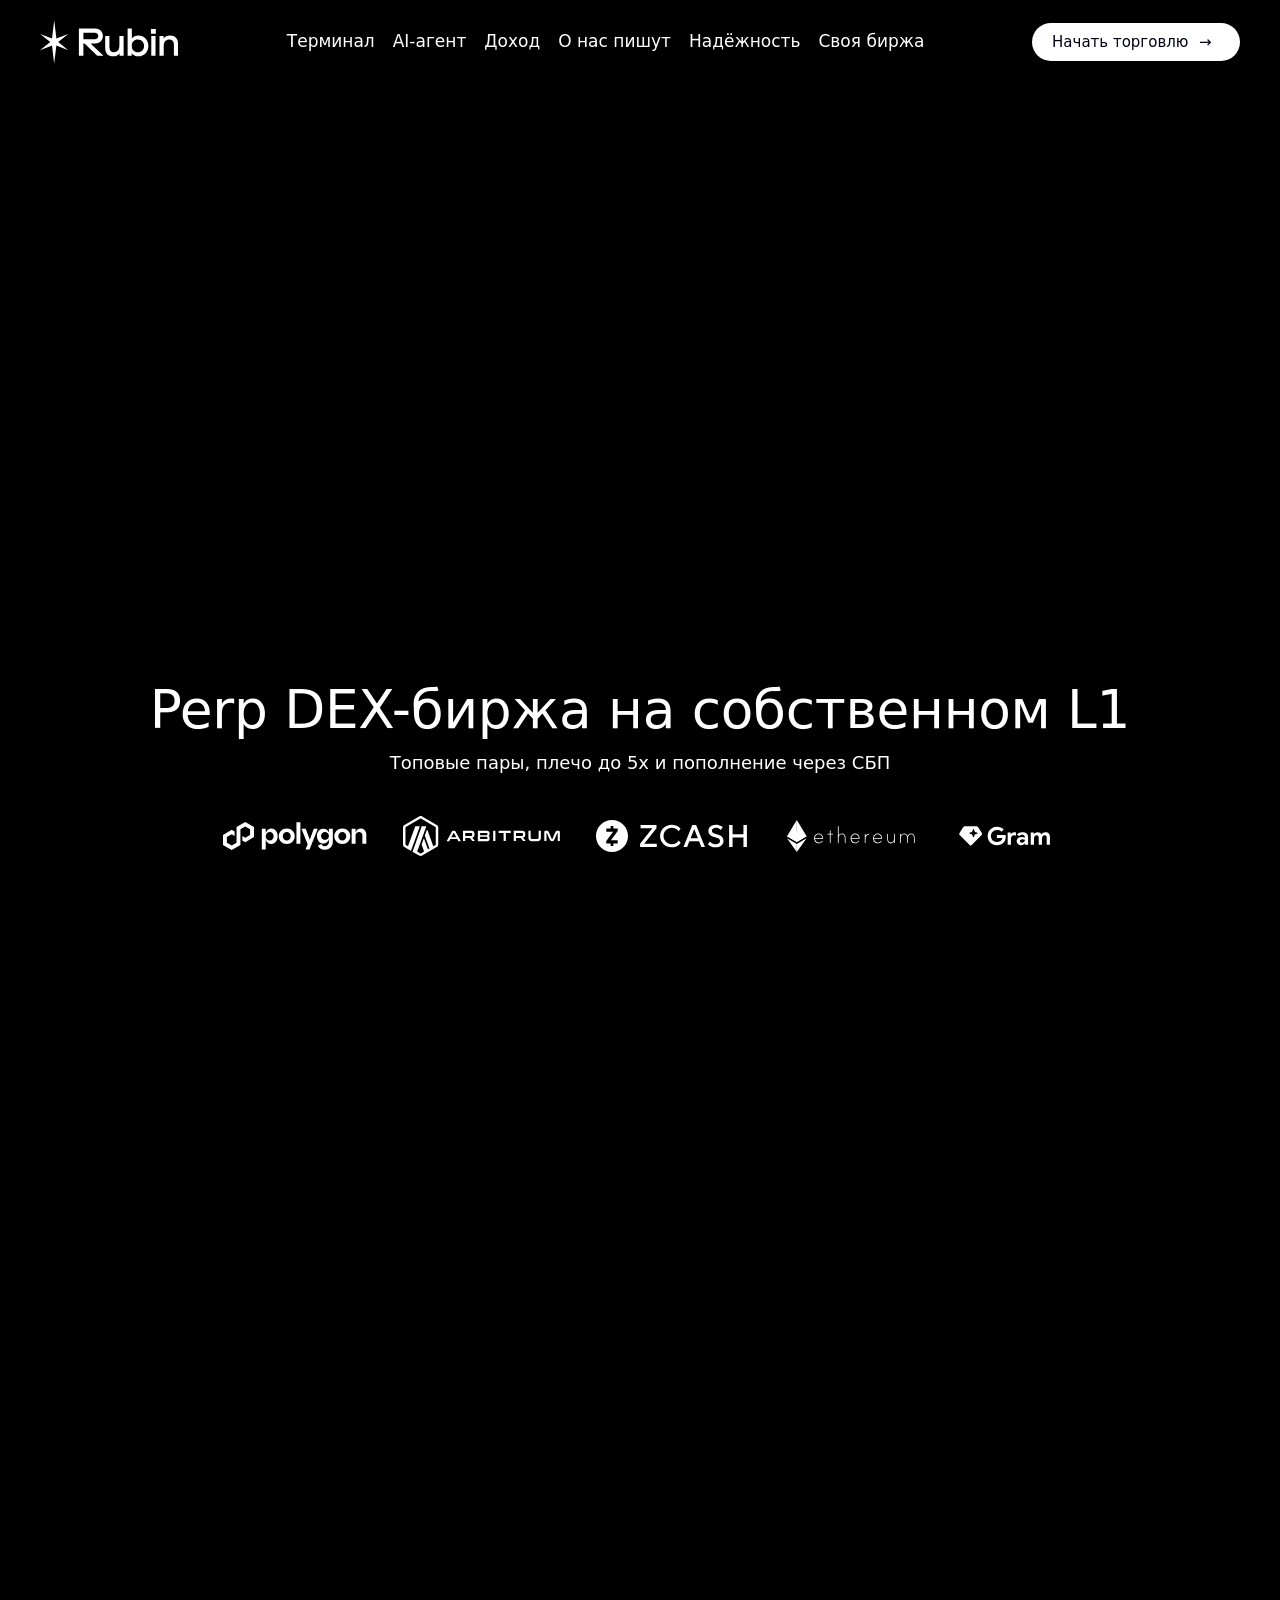
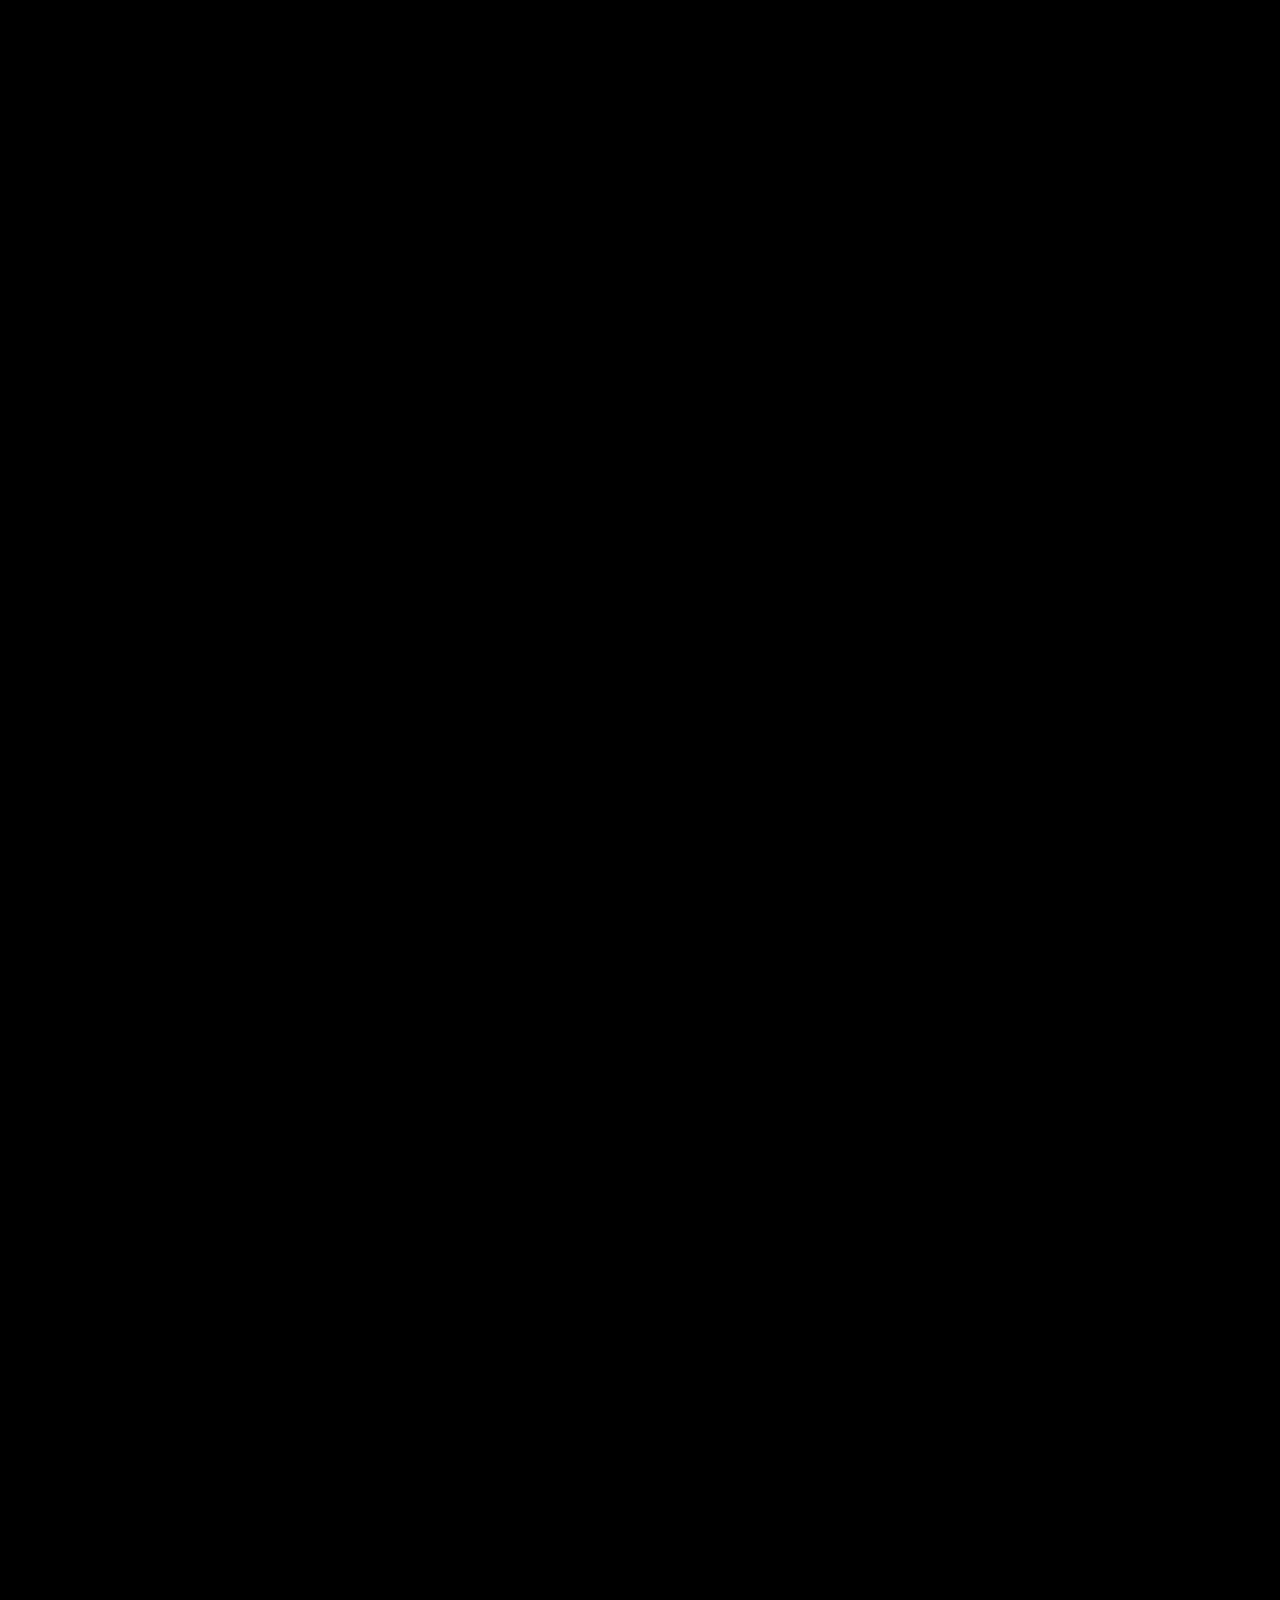
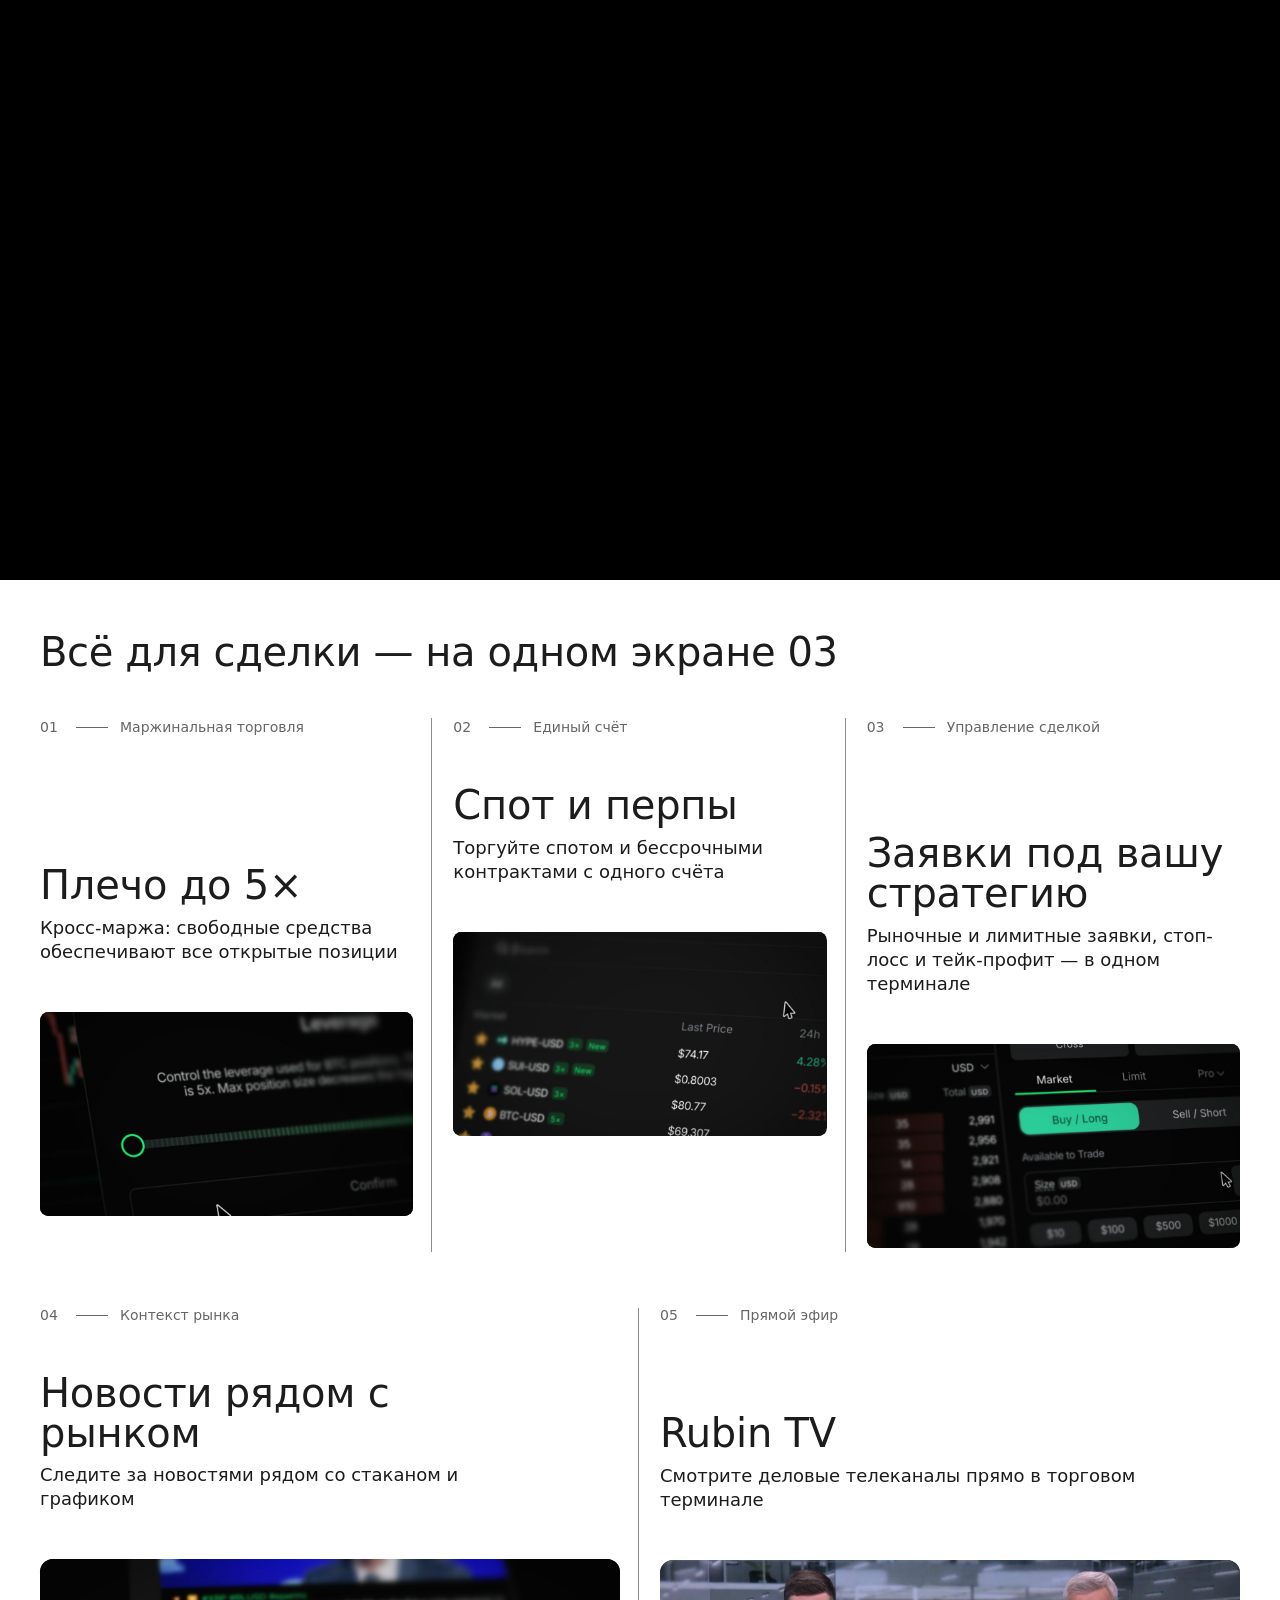
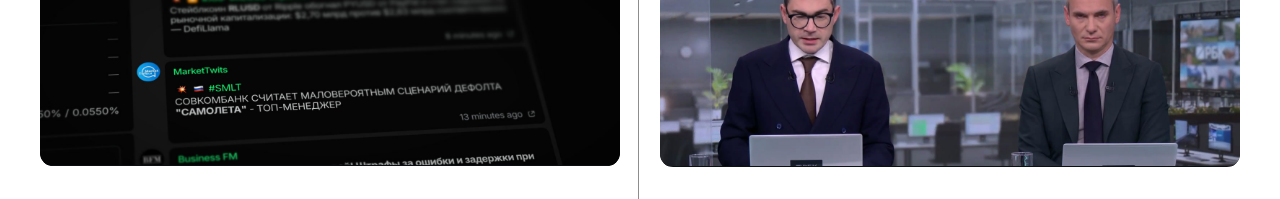
==== commit 5f69bd99: "Add Open Graph tags and a hero snapshot for link previews. Co-authored-by: Cursor <cursoragent@curso" ====
--- a/hero-prototype/index.html
+++ b/hero-prototype/index.html
@@ -4,6 +4,18 @@
     <meta charset="UTF-8" />
     <meta name="viewport" content="width=device-width, initial-scale=1.0" />
     <title>RUBIN — Hero scroll prototype</title>
+    <meta name="description" content="Топовые пары, плечо до 5х и пополнение через СБП" />
+    <!-- превью ссылки в мессенджерах и соцсетях: адреса абсолютные, на опубликованную версию -->
+    <meta property="og:type" content="website" />
+    <meta property="og:site_name" content="Rubin" />
+    <meta property="og:locale" content="ru_RU" />
+    <meta property="og:url" content="https://artbashkirov.github.io/Rubin/hero-prototype/" />
+    <meta property="og:title" content="Rubin — Perp DEX-биржа на собственном L1" />
+    <meta property="og:description" content="Топовые пары, плечо до 5х и пополнение через СБП" />
+    <meta property="og:image" content="https://artbashkirov.github.io/Rubin/assets/landing/og-image.jpg" />
+    <meta property="og:image:width" content="2400" />
+    <meta property="og:image:height" content="1260" />
+    <meta name="twitter:card" content="summary_large_image" />
     <link rel="stylesheet" href="./hero.css?v=hero-v5g" />
   </head>
   <body class="is-revealed">
